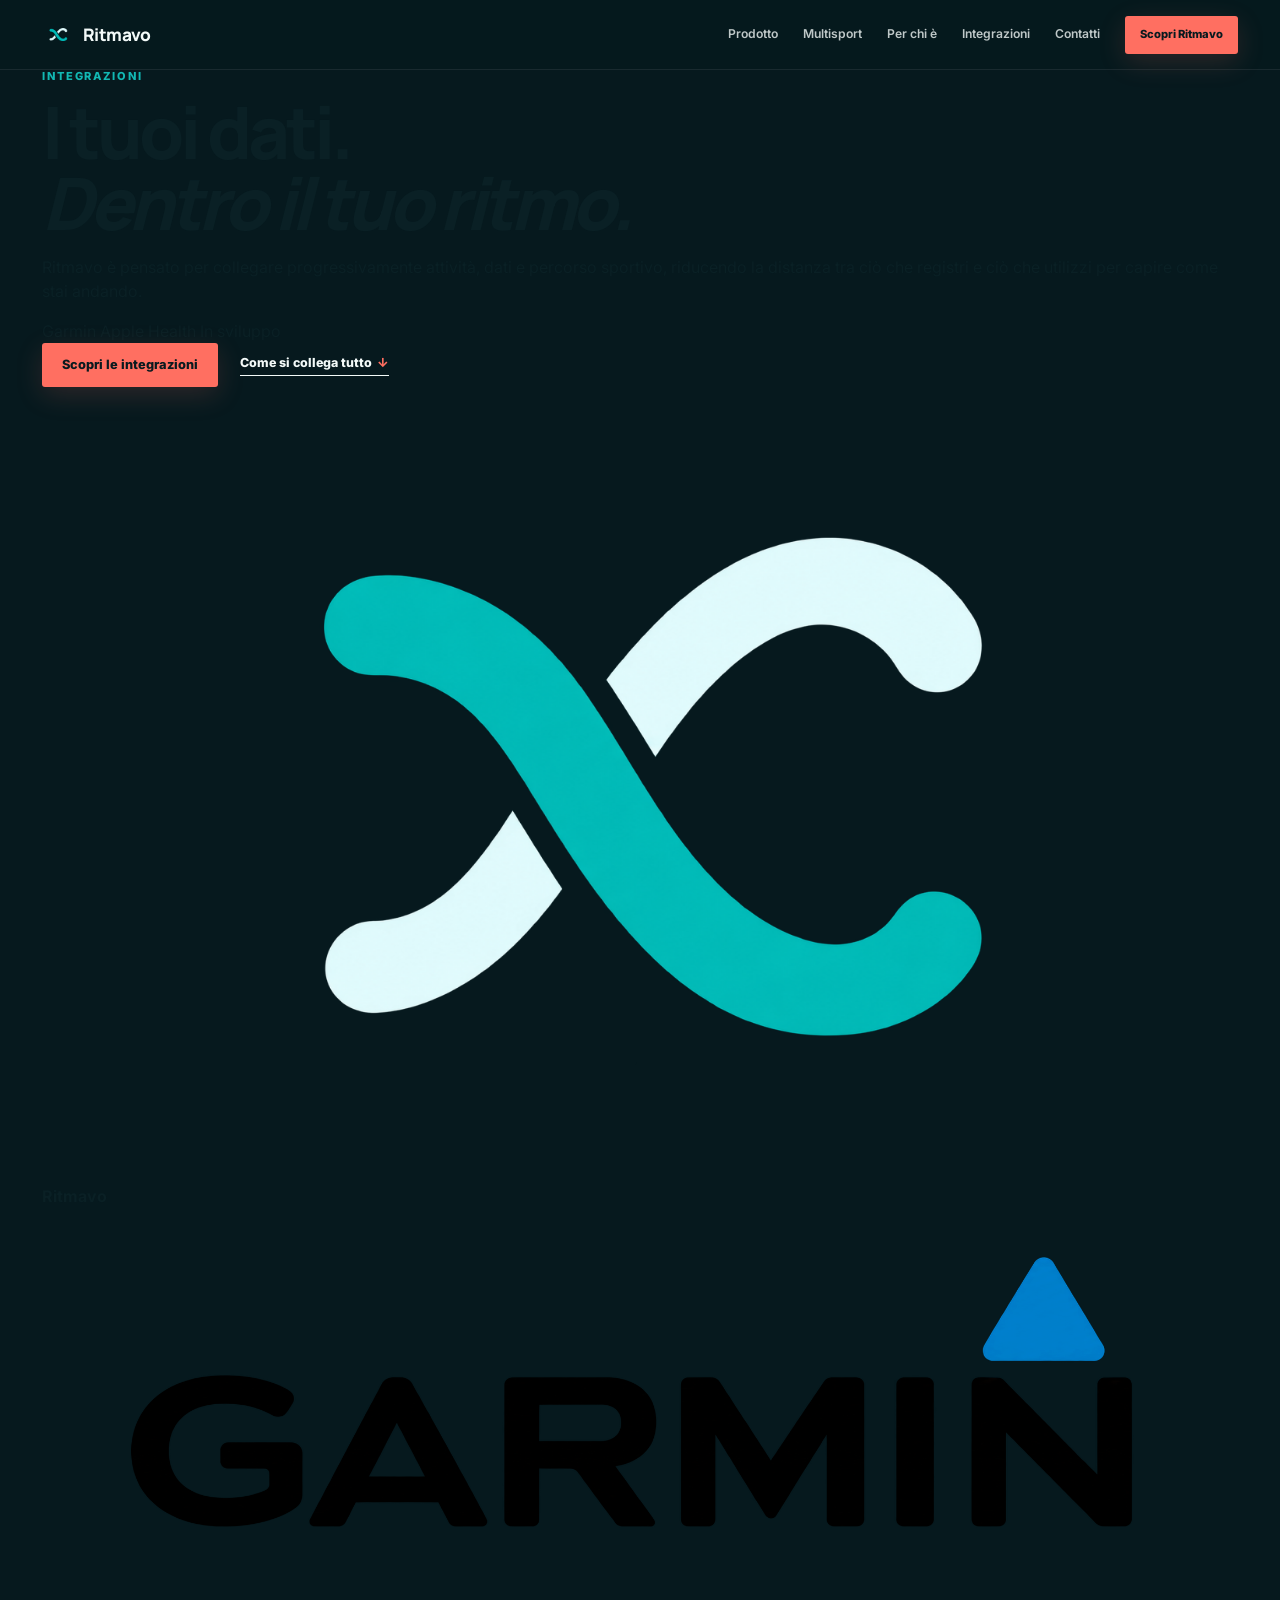
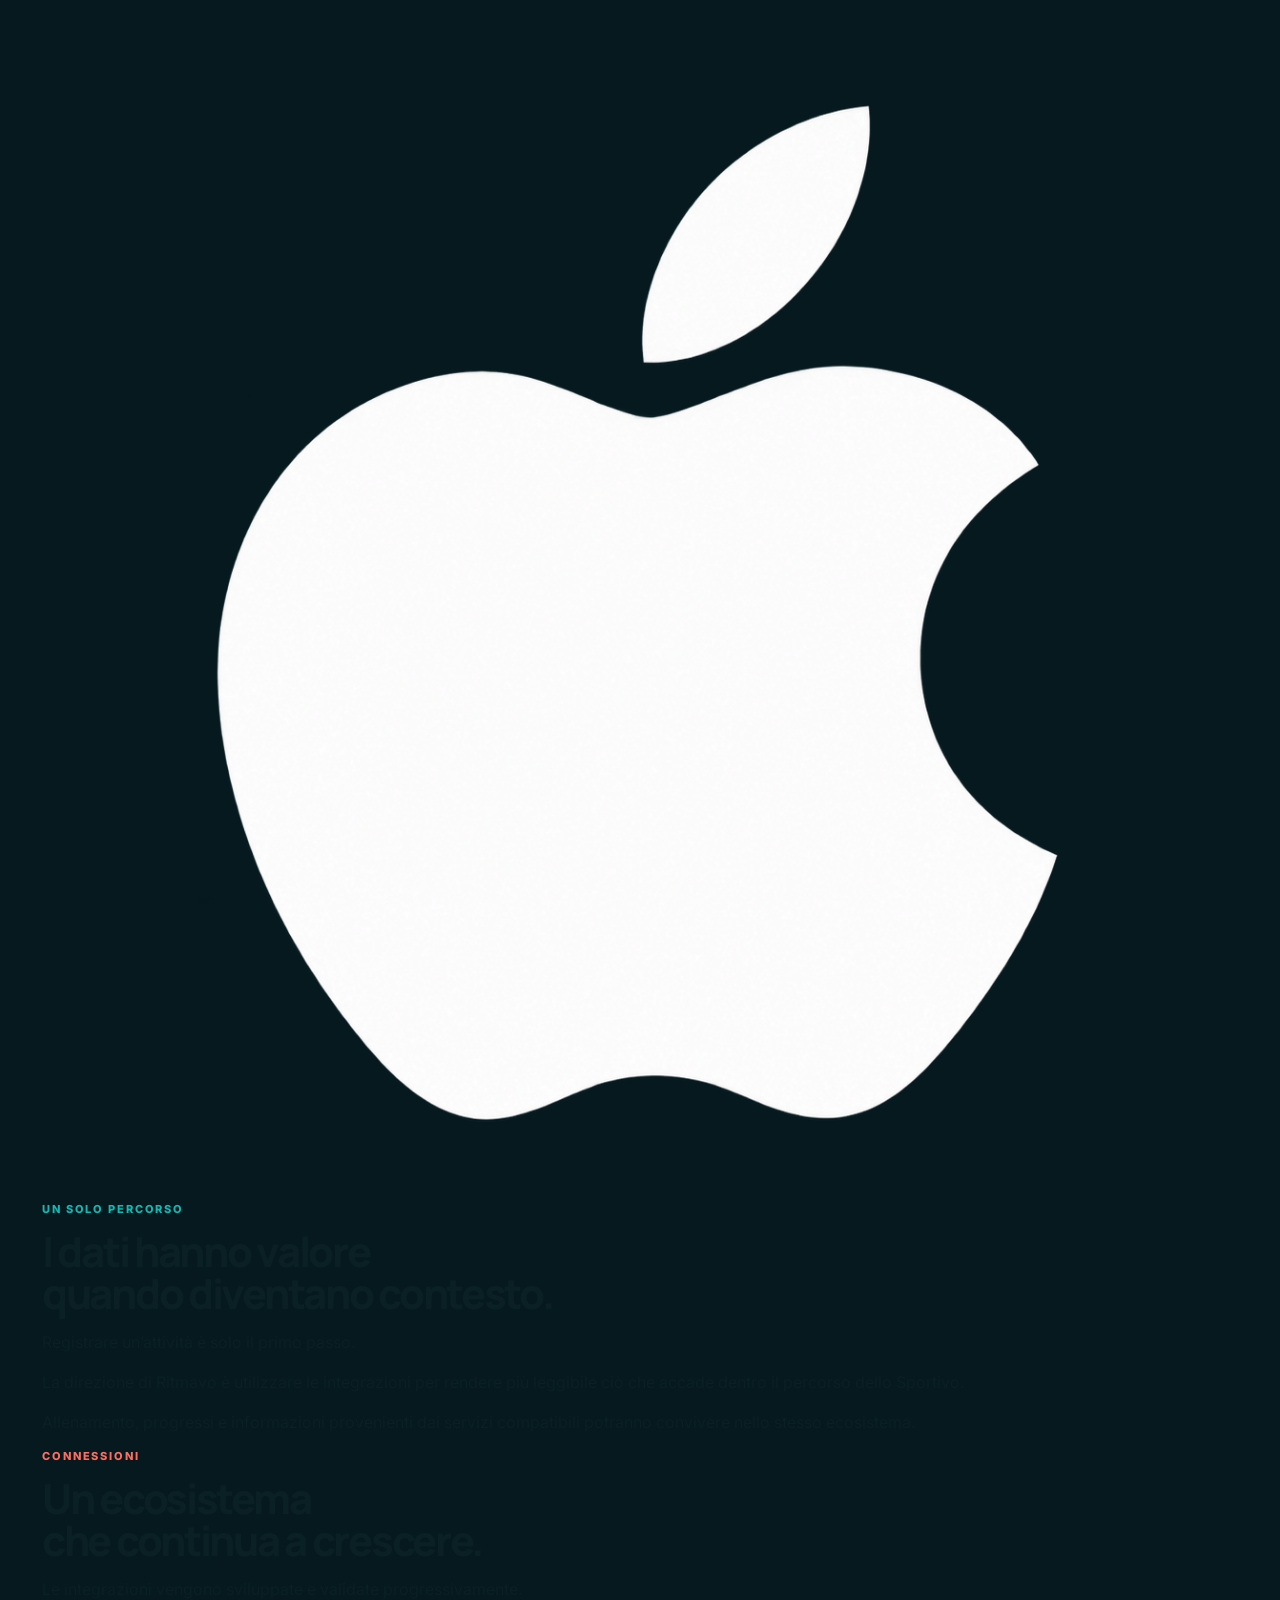
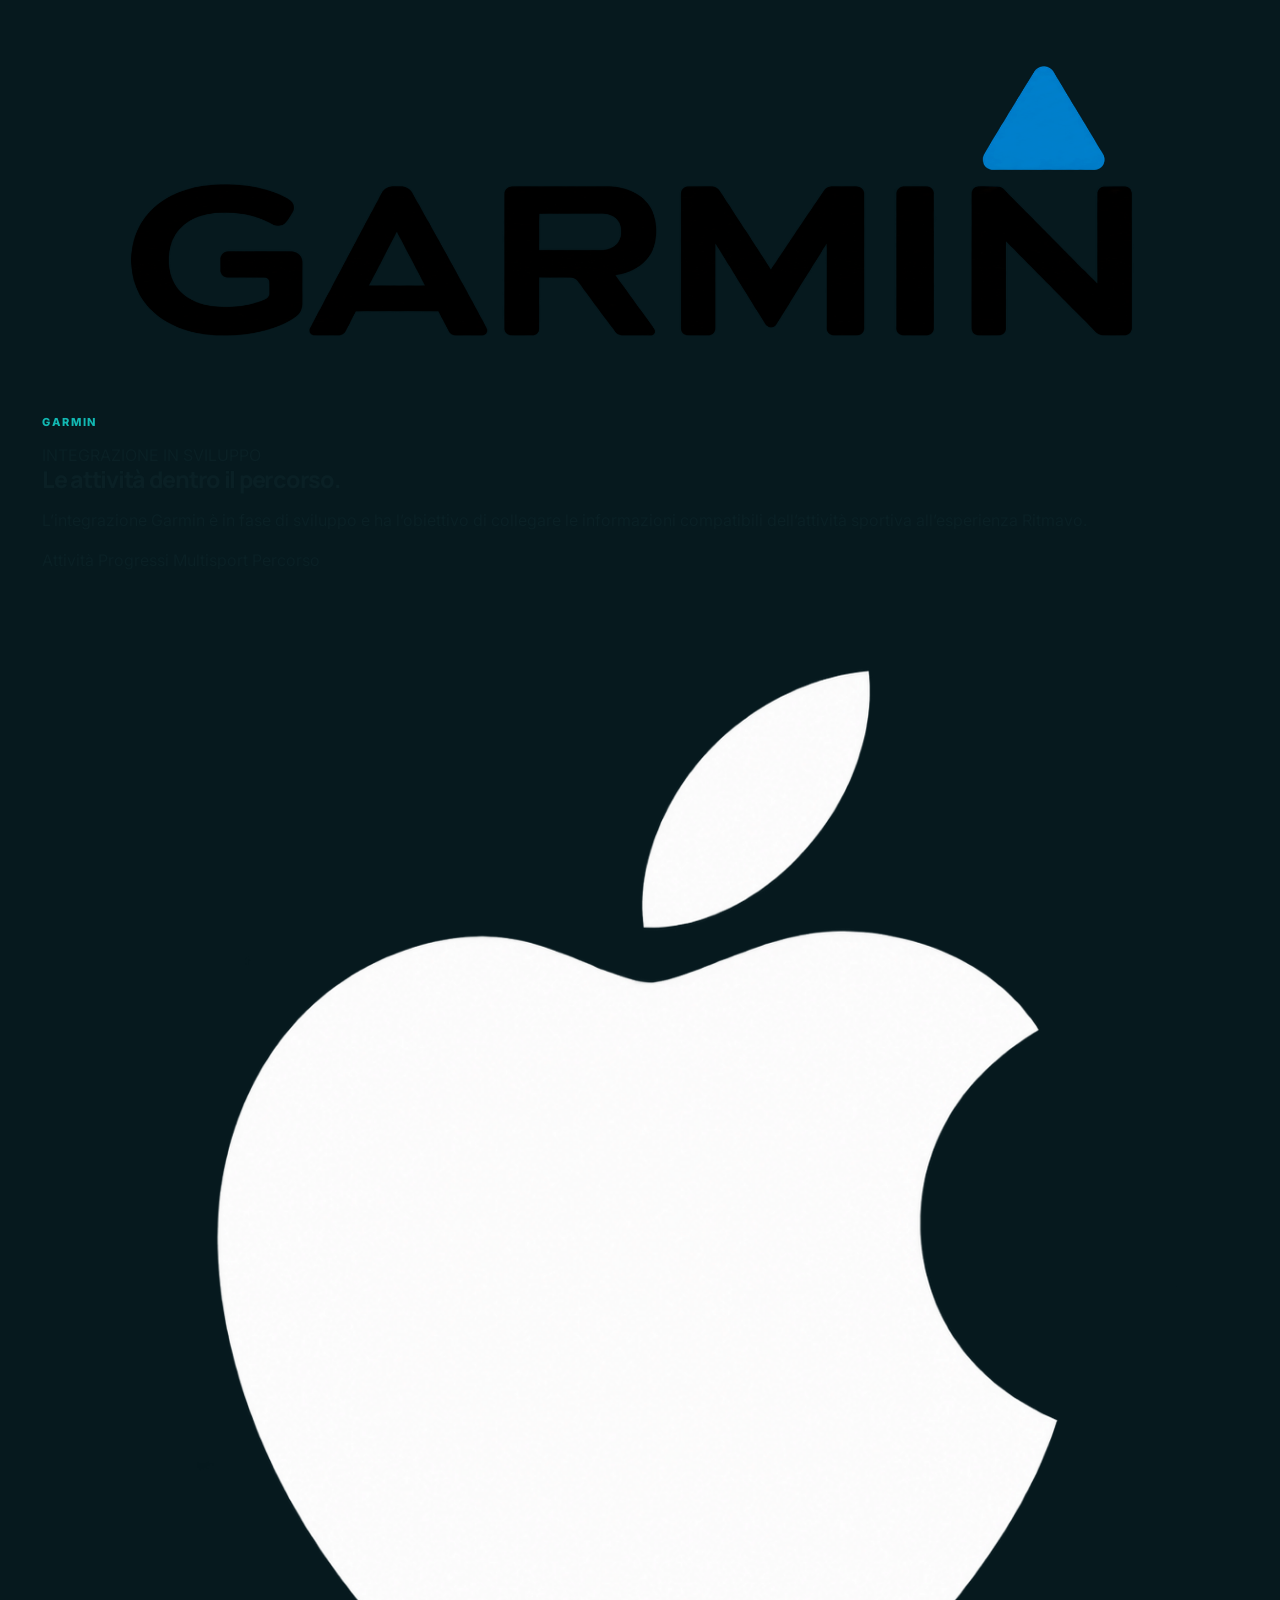
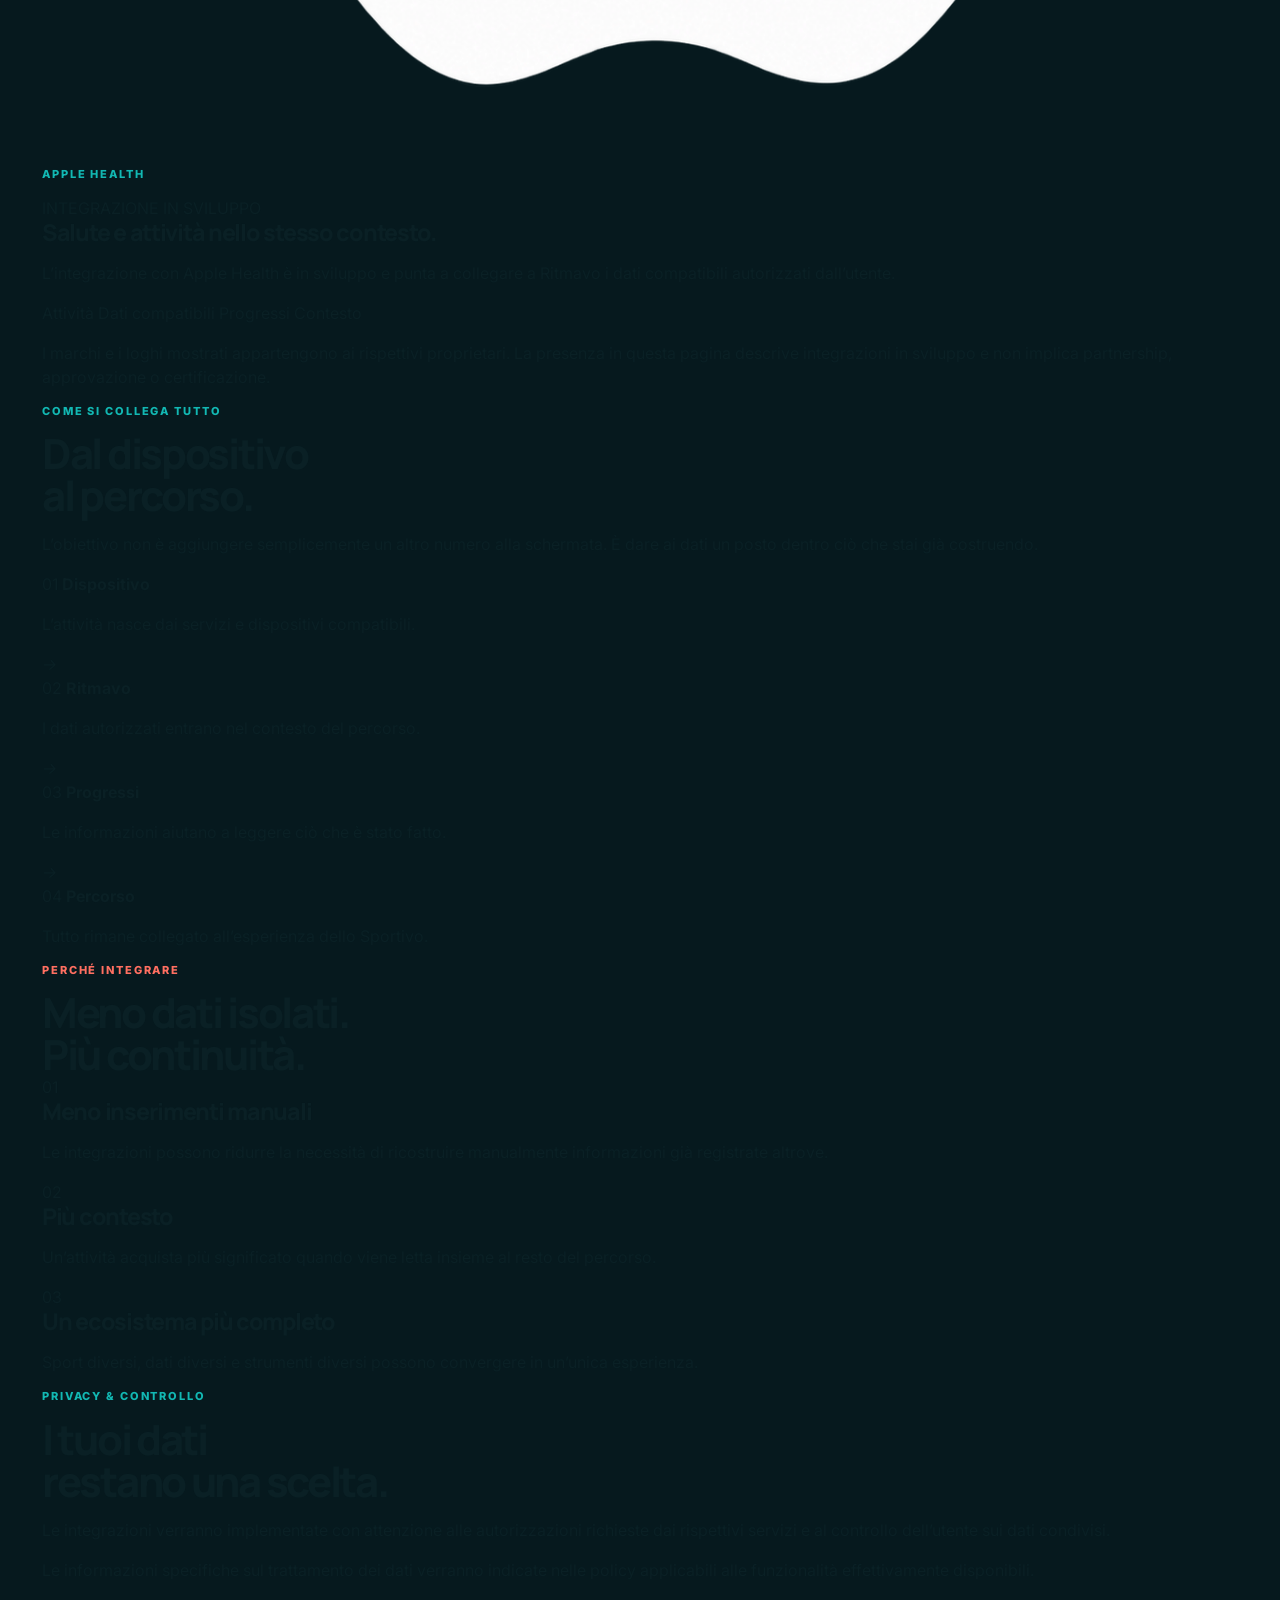
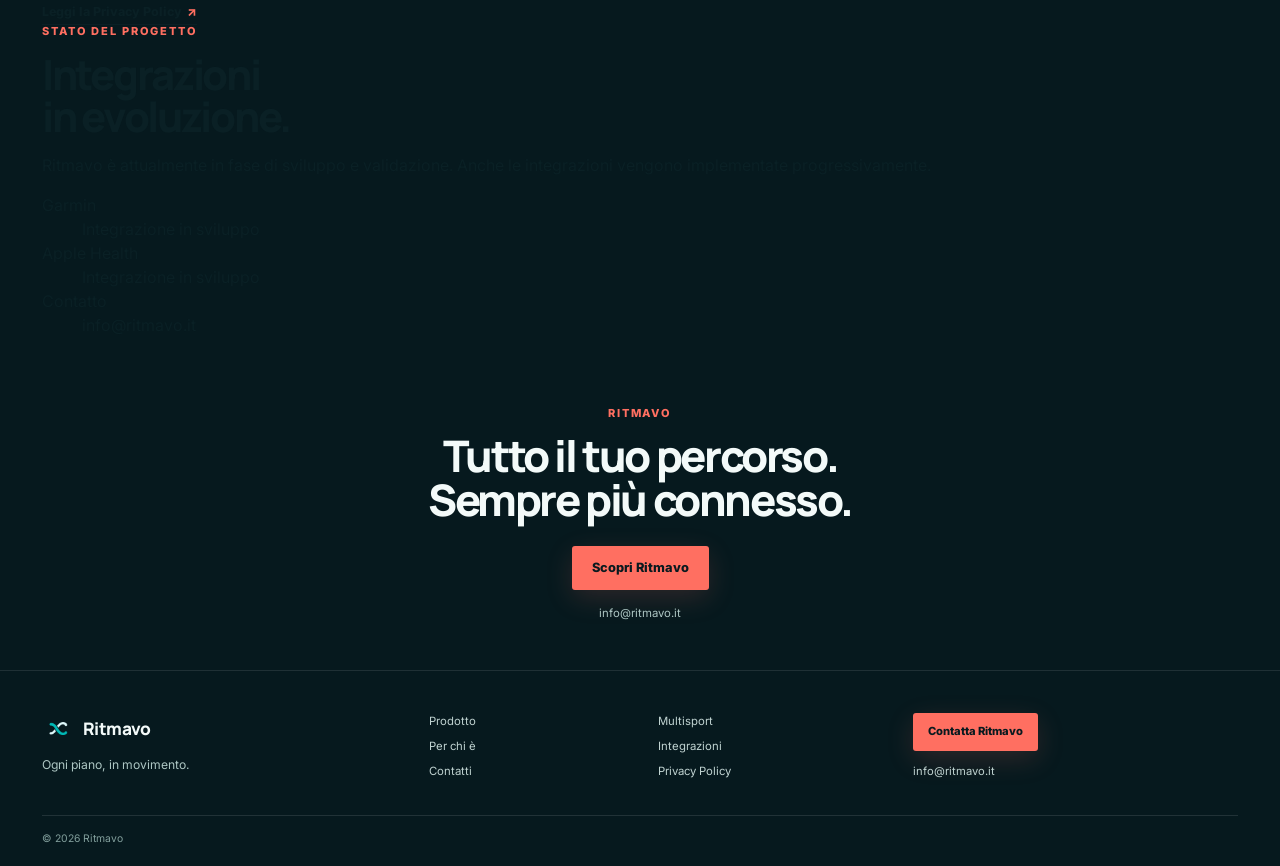
==== integrazioni/index.html @ 3b3e347f "Create dedicated Ritmavo integrations page" ====
<!doctype html>
<html lang="it">

<head>
  <meta charset="utf-8">

  <meta
    name="viewport"
    content="width=device-width, initial-scale=1"
  >

  <title>Integrazioni — Ritmavo</title>

  <meta
    name="description"
    content="Le integrazioni Ritmavo collegano progressivamente attività, salute e percorso sportivo all’interno dello stesso ecosistema."
  >

  <link
    rel="canonical"
    href="https://ritmavo.it/integrazioni/"
  >

  <meta
    name="theme-color"
    content="#06191E"
  >

  <meta
    property="og:type"
    content="website"
  >

  <meta
    property="og:title"
    content="Integrazioni — Ritmavo"
  >

  <meta
    property="og:description"
    content="Garmin e Apple Health: integrazioni in sviluppo per collegare dati e attività al percorso Ritmavo."
  >

  <meta
    property="og:url"
    content="https://ritmavo.it/integrazioni/"
  >

  <link
    rel="preconnect"
    href="https://fonts.googleapis.com"
  >

  <link
    rel="preconnect"
    href="https://fonts.gstatic.com"
    crossorigin
  >

  <link
    href="https://fonts.googleapis.com/css2?family=Inter:wght@400;500;600;700;800&family=Manrope:wght@700;800&display=swap"
    rel="stylesheet"
  >

  <link
    rel="stylesheet"
    href="../styles.css"
  >

  <script
    src="../script.js"
    defer
  ></script>
</head>


<body class="integrations-page">

  <a
    class="skip-link"
    href="#main-content"
  >
    Vai al contenuto
  </a>


  <!-- =========================================================
       HEADER
       ========================================================= -->

  <header class="site-header">

    <div class="container header-inner">

      <a
        class="brand"
        href="../"
        aria-label="Ritmavo, home"
      >

        <img
          src="../assets/brand/ritmavo-symbol.png"
          alt=""
          width="32"
          height="32"
        >

        <span>Ritmavo</span>

      </a>


      <button
        class="menu-toggle"
        type="button"
        aria-expanded="false"
        aria-controls="primary-nav"
      >
        Menu
      </button>


      <nav
        id="primary-nav"
        aria-label="Navigazione principale"
      >

        <a href="../prodotto/">
          Prodotto
        </a>

        <a href="../multisport/">
          Multisport
        </a>

        <a href="../per-chi/">
          Per chi è
        </a>

        <a href="../integrazioni/">
          Integrazioni
        </a>

        <a href="../#contatti">
          Contatti
        </a>

        <a
          class="button button-small button-coral"
          href="../scopri-ritmavo/"
        >
          Scopri Ritmavo
        </a>

      </nav>

    </div>

  </header>


  <main id="main-content">


    <!-- =========================================================
         HERO
         ========================================================= -->

    <section class="integrations-hero">

      <div class="container integrations-hero-grid">


        <div class="integrations-hero-copy">

          <p class="eyebrow teal">
            INTEGRAZIONI
          </p>

          <h1>
            I tuoi dati.<br>
            <em>Dentro il tuo ritmo.</em>
          </h1>

          <p class="integrations-hero-lead">
            Ritmavo è pensato per collegare progressivamente
            attività, dati e percorso sportivo,
            riducendo la distanza tra ciò che registri
            e ciò che utilizzi per capire come stai andando.
          </p>


          <div class="integrations-status-tags">

            <span>Garmin</span>
            <span>Apple Health</span>
            <span>In sviluppo</span>

          </div>


          <div class="actions">

            <a
              class="button button-coral"
              href="#integrazioni"
            >
              Scopri le integrazioni
            </a>

            <a
              class="text-link light"
              href="#come-funziona"
            >
              Come si collega tutto
              <span aria-hidden="true">↓</span>
            </a>

          </div>

        </div>


        <div
          class="integrations-hero-visual"
          aria-hidden="true"
        >

          <div class="integration-orbit integration-orbit-large"></div>
          <div class="integration-orbit integration-orbit-small"></div>


          <div class="integration-core">

            <img
              src="../assets/brand/ritmavo-symbol.png"
              alt=""
            >

            <strong>
              Ritmavo
            </strong>

          </div>


          <div class="integration-source source-garmin">

            <img
              src="../assets/brand/garmin-logo.png"
              alt=""
            >

          </div>


          <div class="integration-source source-apple">

            <img
              src="../assets/brand/apple-logo.png"
              alt=""
            >

          </div>


        </div>


      </div>

    </section>


    <!-- =========================================================
         PRINCIPLE
         ========================================================= -->

    <section class="integrations-principle">

      <div class="container integrations-principle-grid">


        <div>

          <p class="eyebrow teal">
            UN SOLO PERCORSO
          </p>

          <h2>
            I dati hanno valore<br>
            quando diventano contesto.
          </h2>

        </div>


        <div>

          <p class="integrations-big-copy">
            Registrare un’attività è solo il primo passo.
          </p>

          <p class="integrations-muted-copy">
            La direzione di Ritmavo è utilizzare
            le integrazioni per rendere più leggibile
            ciò che accade dentro il percorso dello Sportivo.
          </p>

          <p class="integrations-muted-copy">
            Allenamento, progressi e informazioni provenienti
            dai servizi compatibili potranno convivere
            nello stesso ecosistema.
          </p>

        </div>


      </div>

    </section>


    <!-- =========================================================
         INTEGRATIONS
         ========================================================= -->

    <section
      id="integrazioni"
      class="integrations-list"
    >

      <div class="container">


        <div class="integrations-section-heading">

          <div>

            <p class="eyebrow coral">
              CONNESSIONI
            </p>

            <h2>
              Un ecosistema<br>
              che continua a crescere.
            </h2>

          </div>


          <p>
            Le integrazioni vengono sviluppate
            e validate progressivamente.
          </p>

        </div>


        <div class="integration-detail-grid">


          <!-- GARMIN -->

          <article class="integration-detail-card">

            <div class="integration-brand">

              <img
                src="../assets/brand/garmin-logo.png"
                alt="Garmin"
              >

            </div>


            <div class="integration-detail-content">

              <div class="integration-detail-topline">

                <p class="eyebrow teal">
                  GARMIN
                </p>

                <span class="integration-development-badge">
                  INTEGRAZIONE IN SVILUPPO
                </span>

              </div>


              <h3>
                Le attività dentro il percorso.
              </h3>

              <p>
                L’integrazione Garmin è in fase
                di sviluppo e ha l’obiettivo
                di collegare le informazioni compatibili
                dell’attività sportiva all’esperienza Ritmavo.
              </p>


              <div class="integration-detail-tags">

                <span>Attività</span>
                <span>Progressi</span>
                <span>Multisport</span>
                <span>Percorso</span>

              </div>

            </div>

          </article>


          <!-- APPLE HEALTH -->

          <article class="integration-detail-card">

            <div class="integration-brand">

              <img
                src="../assets/brand/apple-logo.png"
                alt="Apple"
              >

            </div>


            <div class="integration-detail-content">

              <div class="integration-detail-topline">

                <p class="eyebrow teal">
                  APPLE HEALTH
                </p>

                <span class="integration-development-badge">
                  INTEGRAZIONE IN SVILUPPO
                </span>

              </div>


              <h3>
                Salute e attività nello stesso contesto.
              </h3>

              <p>
                L’integrazione con Apple Health
                è in sviluppo e punta a collegare
                a Ritmavo i dati compatibili
                autorizzati dall’utente.
              </p>


              <div class="integration-detail-tags">

                <span>Attività</span>
                <span>Dati compatibili</span>
                <span>Progressi</span>
                <span>Contesto</span>

              </div>

            </div>

          </article>


        </div>


        <p class="integrations-disclaimer">
          I marchi e i loghi mostrati appartengono ai rispettivi proprietari.
          La presenza in questa pagina descrive integrazioni in sviluppo
          e non implica partnership, approvazione o certificazione.
        </p>


      </div>

    </section>


    <!-- =========================================================
         HOW IT CONNECTS
         ========================================================= -->

    <section
      id="come-funziona"
      class="integrations-flow-section"
    >

      <div class="container">


        <div class="integrations-flow-heading">

          <p class="eyebrow teal">
            COME SI COLLEGA TUTTO
          </p>

          <h2>
            Dal dispositivo<br>
            al percorso.
          </h2>

          <p>
            L’obiettivo non è aggiungere semplicemente
            un altro numero alla schermata.
            È dare ai dati un posto dentro
            ciò che stai già costruendo.
          </p>

        </div>


        <div class="integrations-data-flow">


          <div class="data-flow-item">

            <span>01</span>

            <strong>
              Dispositivo
            </strong>

            <p>
              L’attività nasce
              dai servizi e dispositivi
              compatibili.
            </p>

          </div>


          <i aria-hidden="true">
            →
          </i>


          <div class="data-flow-item data-flow-core">

            <span>02</span>

            <strong>
              Ritmavo
            </strong>

            <p>
              I dati autorizzati entrano
              nel contesto del percorso.
            </p>

          </div>


          <i aria-hidden="true">
            →
          </i>


          <div class="data-flow-item">

            <span>03</span>

            <strong>
              Progressi
            </strong>

            <p>
              Le informazioni aiutano
              a leggere ciò che è stato fatto.
            </p>

          </div>


          <i aria-hidden="true">
            →
          </i>


          <div class="data-flow-item">

            <span>04</span>

            <strong>
              Percorso
            </strong>

            <p>
              Tutto rimane collegato
              all’esperienza dello Sportivo.
            </p>

          </div>


        </div>


      </div>

    </section>


    <!-- =========================================================
         ECOSYSTEM VALUE
         ========================================================= -->

    <section class="integrations-value">

      <div class="container integrations-value-grid">


        <div>

          <p class="eyebrow coral">
            PERCHÉ INTEGRARE
          </p>

          <h2>
            Meno dati isolati.<br>
            Più continuità.
          </h2>

        </div>


        <div class="integrations-value-list">


          <article>

            <span>01</span>

            <h3>
              Meno inserimenti manuali
            </h3>

            <p>
              Le integrazioni possono ridurre
              la necessità di ricostruire manualmente
              informazioni già registrate altrove.
            </p>

          </article>


          <article>

            <span>02</span>

            <h3>
              Più contesto
            </h3>

            <p>
              Un’attività acquista più significato
              quando viene letta insieme
              al resto del percorso.
            </p>

          </article>


          <article>

            <span>03</span>

            <h3>
              Un ecosistema più completo
            </h3>

            <p>
              Sport diversi, dati diversi
              e strumenti diversi possono convergere
              in un’unica esperienza.
            </p>

          </article>


        </div>


      </div>

    </section>


    <!-- =========================================================
         PRIVACY
         ========================================================= -->

    <section class="integrations-privacy">

      <div class="container integrations-privacy-grid">


        <div>

          <p class="eyebrow teal">
            PRIVACY &amp; CONTROLLO
          </p>

          <h2>
            I tuoi dati<br>
            restano una scelta.
          </h2>

        </div>


        <div>

          <p>
            Le integrazioni verranno implementate
            con attenzione alle autorizzazioni richieste
            dai rispettivi servizi e al controllo
            dell’utente sui dati condivisi.
          </p>

          <p>
            Le informazioni specifiche sul trattamento
            dei dati verranno indicate nelle policy
            applicabili alle funzionalità effettivamente
            disponibili.
          </p>


          <a
            class="text-link"
            href="../privacy/"
          >
            Leggi la Privacy Policy
            <span aria-hidden="true">↗</span>
          </a>

        </div>


      </div>

    </section>


    <!-- =========================================================
         STATUS
         ========================================================= -->

    <section class="integrations-status">

      <div class="container integrations-status-grid">


        <div>

          <p class="eyebrow coral">
            STATO DEL PROGETTO
          </p>

          <h2>
            Integrazioni<br>
            in evoluzione.
          </h2>

        </div>


        <div>

          <p>
            Ritmavo è attualmente in fase
            di sviluppo e validazione.
            Anche le integrazioni vengono
            implementate progressivamente.
          </p>


          <dl>

            <dt>Garmin</dt>
            <dd>Integrazione in sviluppo</dd>

            <dt>Apple Health</dt>
            <dd>Integrazione in sviluppo</dd>

            <dt>Contatto</dt>

            <dd>
              <a href="mailto:info@ritmavo.it">
                info@ritmavo.it
              </a>
            </dd>

          </dl>

        </div>


      </div>

    </section>


    <!-- =========================================================
         CTA
         ========================================================= -->

    <section class="section-dark final-cta">

      <div class="container cta-inner">

        <p class="eyebrow coral">
          RITMAVO
        </p>

        <h2>
          Tutto il tuo percorso.<br>
          Sempre più connesso.
        </h2>

        <a
          class="button button-coral"
          href="../scopri-ritmavo/"
        >
          Scopri Ritmavo
        </a>

        <a
          class="contact-mail"
          href="mailto:info@ritmavo.it"
        >
          info@ritmavo.it
        </a>

      </div>

    </section>


  </main>


  <!-- =========================================================
       FOOTER
       ========================================================= -->

  <footer class="site-footer section-dark">

    <div class="container footer-grid">


      <div>

        <a
          class="brand footer-brand"
          href="../"
        >

          <img
            src="../assets/brand/ritmavo-symbol.png"
            alt=""
            width="32"
            height="32"
          >

          <span>Ritmavo</span>

        </a>

        <p>
          Ogni piano, in movimento.
        </p>

      </div>


      <nav aria-label="Navigazione footer">

        <a href="../prodotto/">
          Prodotto
        </a>

        <a href="../multisport/">
          Multisport
        </a>

        <a href="../per-chi/">
          Per chi è
        </a>

        <a href="../integrazioni/">
          Integrazioni
        </a>

        <a href="../#contatti">
          Contatti
        </a>

        <a href="../privacy/">
          Privacy Policy
        </a>

      </nav>


      <div class="footer-contact">

        <a
          class="button button-coral button-small"
          href="mailto:info@ritmavo.it"
        >
          Contatta Ritmavo
        </a>

        <a href="mailto:info@ritmavo.it">
          info@ritmavo.it
        </a>

      </div>


    </div>


    <div class="container copyright">
      © 2026 Ritmavo
    </div>

  </footer>


</body>

</html>
---- styles.css ----
:root {
  --ritmavo-bg: #06191e;
  --ritmavo-bg-soft: #082229;
  --ritmavo-surface: #0a2930;
  --ritmavo-surface-raised: #0c3037;

  --ritmavo-teal: #12b8b3;
  --ritmavo-coral: #ff6f61;

  --ritmavo-ice: #e6f7f5;
  --ritmavo-paper: #f4faf9;

  --ritmavo-text-light: #f3faf9;
  --ritmavo-text-dark: #0a2025;

  --ritmavo-muted-light: #a9c1bf;
  --ritmavo-muted-dark: #536d70;

  --line-dark: rgba(255, 255, 255, 0.14);
  --line-light: rgba(10, 32, 37, 0.15);

  --content-width: 1380px;
  --page-padding: 42px;

  --header-height: 70px;
}


/* =========================================================
   RESET / BASE
   ========================================================= */

* {
  box-sizing: border-box;
}

html {
  scroll-behavior: smooth;
}

body {
  margin: 0;
  overflow-x: hidden;

  background: var(--ritmavo-bg);
  color: var(--ritmavo-text-dark);

  font-family: Inter, system-ui, -apple-system, BlinkMacSystemFont, "Segoe UI", sans-serif;
  font-size: 16px;
  line-height: 1.5;

  -webkit-font-smoothing: antialiased;
  text-rendering: optimizeLegibility;
}

a {
  color: inherit;
  text-decoration: none;
}

button,
input,
textarea,
select {
  font: inherit;
}

img,
svg {
  display: block;
}

img {
  max-width: 100%;
}

svg {
  overflow: visible;
}

.container {
  width: min(
    var(--content-width),
    calc(100% - (var(--page-padding) * 2))
  );

  margin-inline: auto;
}

.skip-link {
  position: fixed;
  top: -80px;
  left: 20px;

  z-index: 999;

  padding: 10px 14px;

  background: var(--ritmavo-coral);
  color: var(--ritmavo-text-dark);

  font-weight: 800;

  transition: top 0.2s ease;
}

.skip-link:focus {
  top: 14px;
}


/* =========================================================
   TYPOGRAPHY
   ========================================================= */

h1,
h2,
h3 {
  margin: 0;

  font-family: Manrope, Inter, sans-serif;
  font-weight: 800;
  letter-spacing: -0.055em;
}

h1 {
  font-size: clamp(4rem, 5.65vw, 5.35rem);
  line-height: 0.98;
}

h2 {
  font-size: clamp(2.25rem, 3.25vw, 3.25rem);
  line-height: 1.01;
}

h3 {
  font-size: 1.45rem;
  line-height: 1.08;
}

.eyebrow {
  margin: 0 0 14px;

  font-size: 0.69rem;
  line-height: 1.2;
  font-weight: 800;
  letter-spacing: 0.17em;
  text-transform: uppercase;
}

.teal {
  color: var(--ritmavo-teal);
}

.coral {
  color: var(--ritmavo-coral);
}

.body-copy {
  max-width: 450px;
  margin: 22px 0 0;

  color: var(--ritmavo-muted-dark);

  font-size: 0.95rem;
  line-height: 1.65;
}

.section-dark .body-copy {
  color: var(--ritmavo-muted-light);
}

.micro-statement {
  position: relative;

  margin: 30px 0 0;
  padding-top: 15px;

  color: var(--ritmavo-text-light);

  font-size: 0.69rem;
  line-height: 1.6;
  font-weight: 800;
  letter-spacing: 0.13em;
}

.micro-statement::before {
  content: "";

  position: absolute;
  top: 0;
  left: 0;

  width: 42px;
  height: 2px;

  background: var(--ritmavo-coral);
}

.micro-dark {
  color: var(--ritmavo-text-dark);
}


/* =========================================================
   SECTIONS
   ========================================================= */

.section {
  position: relative;

  padding: 70px 0;
}

.section-dark {
  background: var(--ritmavo-bg);
  color: var(--ritmavo-text-light);
}

.section-light {
  background: var(--ritmavo-ice);
  color: var(--ritmavo-text-dark);
}


/* =========================================================
   HEADER
   ========================================================= */

.site-header {
  position: sticky;
  top: 0;

  z-index: 100;

  height: var(--header-height);

  background: rgba(6, 25, 30, 0.96);
  color: var(--ritmavo-text-light);

  border-bottom: 1px solid rgba(255, 255, 255, 0.08);

  backdrop-filter: blur(18px);
  -webkit-backdrop-filter: blur(18px);
}

.header-inner {
  height: 100%;

  display: flex;
  align-items: center;
  justify-content: space-between;

  gap: 28px;
}

.brand {
  display: inline-flex;
  align-items: center;

  gap: 9px;

  flex-shrink: 0;

  font-family: Manrope, sans-serif;
  font-size: 1.08rem;
  font-weight: 800;
  letter-spacing: -0.035em;
}

.brand img {
  width: 32px;
  height: 32px;

  object-fit: contain;
}

#primary-nav {
  display: flex;
  align-items: center;

  gap: 25px;

  margin-left: auto;

  font-size: 0.76rem;
  font-weight: 600;
}

#primary-nav > a:not(.button) {
  color: rgba(243, 250, 249, 0.78);

  transition:
    color 0.2s ease,
    opacity 0.2s ease;
}

#primary-nav > a:not(.button):hover {
  color: var(--ritmavo-text-light);
}

.menu-toggle {
  display: none;

  min-width: 44px;
  min-height: 40px;

  border: 1px solid rgba(255, 255, 255, 0.28);
  border-radius: 4px;

  background: transparent;
  color: var(--ritmavo-text-light);

  font-size: 0.8rem;
  font-weight: 700;

  cursor: pointer;
}


/* =========================================================
   BUTTONS / LINKS
   ========================================================= */

.button {
  display: inline-flex;
  align-items: center;
  justify-content: center;

  min-height: 44px;

  padding: 12px 20px;

  border: 0;
  border-radius: 3px;

  font-size: 0.8rem;
  font-weight: 800;

  cursor: pointer;

  transition:
    transform 0.2s ease,
    opacity 0.2s ease,
    box-shadow 0.2s ease;
}

.button:hover {
  transform: translateY(-1px);
}

.button-coral {
  background: var(--ritmavo-coral);
  color: #091a1f;

  box-shadow: 0 8px 28px rgba(255, 111, 97, 0.16);
}

.button-small {
  min-height: 38px;

  padding: 9px 15px;

  font-size: 0.7rem;
}

.button-dark {
  background: var(--ritmavo-text-dark);
  color: var(--ritmavo-text-light);
}

.text-link {
  display: inline-flex;
  align-items: center;

  gap: 5px;

  padding-bottom: 3px;

  border-bottom: 1px solid currentColor;

  font-size: 0.78rem;
  font-weight: 800;
}

.text-link span {
  color: var(--ritmavo-coral);
}

.light {
  color: var(--ritmavo-text-light);
}


/* =========================================================
   HERO
   ========================================================= */

.hero {
  position: relative;

  min-height: 560px;

  padding: 62px 0 54px;

  overflow: hidden;

  background:
    radial-gradient(
      circle at 74% 46%,
      rgba(18, 184, 179, 0.1),
      transparent 30%
    ),
    var(--ritmavo-bg);
}

.hero-grid {
  min-height: 445px;

  display: grid;
  grid-template-columns: 41% 59%;
  align-items: center;

  gap: 0;
}

.hero-copy {
  position: relative;
  z-index: 4;

  max-width: 560px;

  padding-right: 24px;
}

.hero h1 {
  color: var(--ritmavo-text-light);
}

.hero h1 em {
  color: var(--ritmavo-teal);

  font-style: normal;
}

.hero-lead {
  max-width: 470px;

  margin: 24px 0 0;

  color: #bdd0cf;

  font-size: 0.98rem;
  line-height: 1.62;
}

.audiences {
  display: flex;
  flex-wrap: wrap;

  gap: 10px;

  margin: 25px 0 31px;
}

.audiences span {
  display: inline-flex;
  align-items: center;

  gap: 7px;

  padding: 7px 11px;

  border: 1px solid rgba(255, 255, 255, 0.14);
  border-radius: 999px;

  background: rgba(255, 255, 255, 0.035);

  color: #d9e7e5;

  font-size: 0.69rem;
  font-weight: 700;
}

.audiences span::before {
  content: "";

  width: 5px;
  height: 5px;

  border-radius: 50%;

  background: var(--ritmavo-coral);
}

.actions {
  display: flex;
  align-items: center;

  gap: 22px;
}

.hero-product {
  position: relative;

  min-height: 455px;

  margin-right: -80px;

  overflow: hidden;
}

.hero-image-wrap {
  position: absolute;
  inset: -10px -55px -10px -45px;

  overflow: hidden;

  -webkit-mask-image:
    linear-gradient(
      90deg,
      transparent 0%,
      rgba(0, 0, 0, 0.2) 7%,
      rgba(0, 0, 0, 0.85) 22%,
      #000 35%,
      #000 100%
    );

  mask-image:
    linear-gradient(
      90deg,
      transparent 0%,
      rgba(0, 0, 0, 0.2) 7%,
      rgba(0, 0, 0, 0.85) 22%,
      #000 35%,
      #000 100%
    );
}

.hero-image-wrap img {
  width: 100%;
  height: 100%;

  max-width: none;

  object-fit: cover;
  object-position: center right;

  filter: drop-shadow(0 26px 36px rgba(0, 0, 0, 0.34));
}

.product-glow {
  position: absolute;
  top: 18%;
  left: 34%;

  width: 52%;
  height: 56%;

  border-radius: 50%;

  background: rgba(18, 184, 179, 0.12);

  filter: blur(90px);
}


/* =========================================================
   ECOSYSTEM
   ========================================================= */

.ecosystem {
  padding-top: 55px;
  padding-bottom: 58px;

  border-top: 1px solid rgba(255, 255, 255, 0.055);
}

.split-heading {
  display: grid;
  grid-template-columns: 48% 40%;

  justify-content: space-between;
  align-items: end;

  gap: 40px;
}

.section-side-copy {
  justify-self: end;

  width: min(100%, 430px);
}

.flow {
  display: grid;
  grid-template-columns:
    1fr auto
    1fr auto
    1fr auto
    1fr auto
    1fr;

  align-items: center;

  margin-top: 42px;

  padding-top: 20px;

  border-top: 1px solid rgba(255, 255, 255, 0.14);
}

.flow div {
  display: flex;
  flex-direction: column;

  gap: 5px;
}

.flow b {
  color: var(--ritmavo-coral);

  font-size: 0.61rem;
  line-height: 1;
}

.flow span {
  font-family: Manrope, sans-serif;
  font-size: 0.9rem;
  font-weight: 700;
}

.flow i {
  padding: 0 10px;

  color: var(--ritmavo-coral);

  font-size: 1.1rem;
  font-style: normal;
}


/* =========================================================
   MULTISPORT
   ========================================================= */

.multisport {
  padding-top: 54px;
  padding-bottom: 62px;

  border-top: 1px solid rgba(255, 255, 255, 0.055);
}

.multisport-head,
.professionals-heading {
  display: flex;
  align-items: flex-end;
  justify-content: space-between;

  gap: 40px;
}

.discipline-row {
  display: grid;
  grid-template-columns: repeat(6, minmax(0, 1fr));

  margin-top: 38px;

  padding: 22px 0;

  border-top: 1px solid rgba(255, 255, 255, 0.16);
  border-bottom: 1px solid rgba(255, 255, 255, 0.16);
}

.discipline-row span {
  display: flex;
  align-items: center;
  justify-content: center;

  gap: 10px;

  min-height: 42px;

  border-left: 1px solid rgba(255, 255, 255, 0.12);

  color: #d7e7e5;

  font-family: Manrope, sans-serif;
  font-size: 0.81rem;
  font-weight: 700;
}

.discipline-row span:first-child {
  border-left: 0;
}

.discipline-row img {
  width: 24px;
  height: 24px;

  object-fit: contain;

  flex: 0 0 24px;
}


/* =========================================================
   SPORTIVO
   ========================================================= */

.sportivo {
  padding-top: 62px;
  padding-bottom: 62px;
}

.sportivo-grid {
  display: grid;
  grid-template-columns: 25% 49% 20%;

  gap: 3%;

  align-items: center;
}

.sportivo-copy h2 {
  font-size: clamp(2.3rem, 3.15vw, 3rem);
}

.phone-visual {
  position: relative;

  display: flex;
  align-items: center;
  justify-content: center;

  min-width: 0;
}

.phone-visual img {
  width: 100%;
  max-width: 690px;

  object-fit: contain;

  filter: drop-shadow(0 20px 28px rgba(7, 25, 30, 0.16));
}

.sportivo-features {
  align-self: center;
}

.feature-list,
.plain-list {
  margin: 0;
  padding: 0;

  list-style: none;
}

.feature-list {
  border-top: 1px solid var(--line-light);
}

.feature-list li {
  display: flex;
  align-items: center;
  justify-content: space-between;

  gap: 14px;

  padding: 9px 0;

  border-bottom: 1px solid var(--line-light);

  font-size: 0.72rem;
}

.feature-list b {
  font-weight: 800;
}

.feature-list span {
  color: #667b7d;

  text-align: right;
}


/* =========================================================
   PROFESSIONALS
   ========================================================= */

.professionals {
  padding-top: 58px;
  padding-bottom: 66px;

  border-top: 1px solid rgba(255, 255, 255, 0.05);
}

.professionals-heading h2 {
  font-size: clamp(2.3rem, 3.15vw, 3.1rem);
}

.pro-grid {
  display: grid;
  grid-template-columns: 1fr 1fr;

  gap: 18px;

  margin-top: 38px;
}

.pro-card {
  display: grid;
  grid-template-columns: 44% 56%;

  min-height: 250px;

  overflow: hidden;

  border: 1px solid rgba(255, 255, 255, 0.13);

  background: var(--ritmavo-bg-soft);
}

.pro-image {
  min-height: 250px;

  overflow: hidden;

  background: var(--ritmavo-surface);
}

.pro-image img {
  width: 100%;
  height: 100%;

  object-fit: cover;
  object-position: center;
}

.pro-content {
  display: flex;
  flex-direction: column;
  justify-content: center;

  padding: 28px;
}

.pro-content .eyebrow {
  margin-bottom: 9px;
}

.pro-content h3 {
  margin-bottom: 12px;
}

.pro-content p:last-child {
  margin: 0;

  color: #b5cac8;

  font-size: 0.85rem;
  line-height: 1.6;
}


/* =========================================================
   NUTRITION
   ========================================================= */

.nutrition {
  padding-top: 62px;
  padding-bottom: 62px;
}

.nutrition-grid {
  display: grid;
  grid-template-columns: 25% 48% 21%;

  gap: 3%;

  align-items: center;
}

.nutrition-copy h2 {
  font-size: clamp(2.25rem, 3.1vw, 3rem);
}

.nutrition-visual {
  overflow: hidden;
}

.nutrition-visual img {
  width: 100%;

  object-fit: contain;
}

.plain-list {
  border-top: 1px solid var(--line-light);
}

.plain-list li {
  padding: 9px 0;

  border-bottom: 1px solid var(--line-light);

  font-size: 0.73rem;
  font-weight: 600;
}


/* =========================================================
   INTEGRATIONS
   ========================================================= */

.integrations {
  padding-top: 58px;
  padding-bottom: 62px;

  border-top: 1px solid rgba(255, 255, 255, 0.05);
}

.integration-row {
  display: grid;
  grid-template-columns: 41% 52%;

  gap: 7%;

  align-items: center;
}

.integration-row h2 {
  font-size: clamp(2.3rem, 3.15vw, 3.15rem);
}

.integration-panels {
  display: grid;
  grid-template-columns: 1fr 1fr;

  gap: 14px;
}

.integration-panel {
  position: relative;

  min-height: 150px;

  display: flex;
  flex-direction: column;
  justify-content: center;

  gap: 5px;

  padding: 22px;

  border: 1px solid rgba(255, 255, 255, 0.14);

  background:
    linear-gradient(
      145deg,
      rgba(255, 255, 255, 0.025),
      rgba(255, 255, 255, 0)
    ),
    var(--ritmavo-bg-soft);
}

.integration-panel img {
  width: auto;
  height: 28px;

  max-width: 115px;

  margin-bottom: 10px;

  object-fit: contain;
  object-position: left center;
}

.integration-panel strong {
  font-family: Manrope, sans-serif;
  font-size: 1rem;
}

.integration-panel span {
  color: var(--ritmavo-muted-light);

  font-size: 0.7rem;
}


/* =========================================================
   PRIVACY / STATUS
   ========================================================= */

.trust {
  padding-top: 62px;
  padding-bottom: 62px;
}

.trust-grid {
  display: grid;
  grid-template-columns: 1fr 1fr;

  gap: 100px;

  align-items: start;
}

.trust h2 {
  font-size: clamp(2.35rem, 3.2vw, 3.15rem);
}

.trust h3 {
  margin-top: 0;

  font-size: 1.65rem;
  line-height: 1.14;
}

.status-list {
  display: grid;
  grid-template-columns: 38% 62%;

  margin: 28px 0 0;

  border-top: 1px solid var(--line-light);

  font-size: 0.72rem;
}

.status-list dt,
.status-list dd {
  margin: 0;

  padding: 10px 0;

  border-bottom: 1px solid var(--line-light);
}

.status-list dt {
  font-weight: 800;
}

.status-list dd {
  color: #415c5e;
}

.status-list dd a {
  border-bottom: 1px solid rgba(10, 32, 37, 0.38);
}


/* =========================================================
   FINAL CTA
   ========================================================= */

.final-cta {
  padding: 54px 0 48px;

  border-bottom: 1px solid rgba(255, 255, 255, 0.1);
}

.cta-inner {
  text-align: center;
}

.cta-inner h2 {
  margin-bottom: 24px;

  font-size: clamp(2.5rem, 3.4vw, 3.5rem);
}

.contact-mail {
  display: block;

  width: fit-content;

  margin: 15px auto 0;

  color: #adc6c3;

  font-size: 0.71rem;
}


/* =========================================================
   FOOTER
   ========================================================= */

.site-footer {
  padding: 42px 0 20px;
}

.footer-grid {
  display: grid;
  grid-template-columns: 1.05fr 1.35fr 1fr;

  gap: 46px;

  align-items: start;
}

.footer-brand {
  margin-bottom: 11px;
}

.footer-grid p {
  margin: 0;

  color: #adc6c3;

  font-size: 0.76rem;
}

.footer-grid nav {
  display: grid;
  grid-template-columns: 1fr 1fr;

  gap: 8px 20px;

  color: #c0d3d1;

  font-size: 0.71rem;
}

.footer-grid nav a:hover {
  color: var(--ritmavo-text-light);
}

.footer-contact {
  display: flex;
  flex-direction: column;
  align-items: flex-start;

  gap: 12px;

  color: #c0d3d1;

  font-size: 0.7rem;
}

.copyright {
  margin-top: 35px;

  padding-top: 15px;

  border-top: 1px solid rgba(255, 255, 255, 0.11);

  color: #829f9c;

  font-size: 0.65rem;
}


/* =========================================================
   PRIVACY PAGE
   ========================================================= */

.privacy-main {
  min-height: calc(100vh - var(--header-height));

  padding-top: 76px;
  padding-bottom: 90px;
}

.privacy-wrap {
  max-width: 850px;
}

.privacy-wrap h1 {
  margin-bottom: 20px;

  color: var(--ritmavo-text-light);
}

.privacy-wrap .lead {
  max-width: 680px;

  margin: 0;

  color: #bfd2d0;

  font-size: 1.05rem;
  line-height: 1.65;
}

.privacy-wrap article {
  margin-top: 40px;

  padding-top: 23px;

  border-top: 1px solid rgba(255, 255, 255, 0.15);
}

.privacy-wrap article h2 {
  margin-bottom: 12px;

  font-size: 1.6rem;
}

.privacy-wrap article p {
  max-width: 760px;

  margin: 0 0 12px;

  color: #bfd2d0;

  font-size: 0.91rem;
  line-height: 1.7;
}

.privacy-wrap article a {
  color: var(--ritmavo-coral);

  border-bottom: 1px solid rgba(255, 111, 97, 0.55);
}


/* =========================================================
   ACCESSIBILITY
   ========================================================= */

a:focus-visible,
button:focus-visible {
  outline: 3px solid var(--ritmavo-coral);
  outline-offset: 4px;
}


/* =========================================================
   TABLET / SMALL DESKTOP
   ========================================================= */

@media (max-width: 1100px) {

  :root {
    --page-padding: 28px;
  }

  #primary-nav {
    gap: 14px;

    font-size: 0.71rem;
  }

  .hero-grid {
    grid-template-columns: 45% 55%;
  }

  .hero-product {
    margin-right: -50px;
  }

  .split-heading,
  .trust-grid {
    gap: 55px;
  }

  .sportivo-grid {
    grid-template-columns: 29% 48% 19%;
  }

  .nutrition-grid {
    grid-template-columns: 28% 45% 21%;
  }

  .footer-grid {
    gap: 30px;
  }
}


/* =========================================================
   TABLET
   ========================================================= */

@media (max-width: 900px) {

  :root {
    --page-padding: 24px;
  }

  .site-header {
    height: 66px;
  }

  #primary-nav {
    gap: 9px;
  }

  #primary-nav > a:not(.button) {
    font-size: 0.68rem;
  }

  .hero {
    min-height: 510px;

    padding-top: 56px;
  }

  .hero-grid {
    grid-template-columns: 44% 56%;
  }

  .hero-product {
    min-height: 400px;

    margin-right: -45px;
  }

  .hero-image-wrap {
    inset: 0 -40px 0 -25px;
  }

  h1 {
    font-size: clamp(3.6rem, 7vw, 4.7rem);
  }

  h2 {
    font-size: clamp(2.15rem, 4.8vw, 2.8rem);
  }

  .sportivo-grid,
  .nutrition-grid {
    grid-template-columns: 1fr 1.4fr;
  }

  .sportivo-features,
  .nutrition-features {
    grid-column: 1 / -1;

    display: grid;
    grid-template-columns: 1.4fr 1fr;

    gap: 35px;

    align-items: start;
  }

  .feature-list,
  .plain-list {
    width: 100%;
  }

  .pro-card {
    grid-template-columns: 42% 58%;
  }

  .integration-row {
    grid-template-columns: 38% 57%;

    gap: 5%;
  }

  .footer-grid {
    grid-template-columns: 1fr 1fr;
  }

  .footer-contact {
    grid-column: 2;
  }
}


/* =========================================================
   MOBILE
   ========================================================= */

@media (max-width: 720px) {

  :root {
    --page-padding: 18px;
  }

  body {
    font-size: 15px;
  }

  .site-header {
    height: 62px;
  }

  .header-inner {
    height: 62px;
  }

  .brand img {
    width: 29px;
    height: 29px;
  }

  .menu-toggle {
    display: inline-flex;
    align-items: center;
    justify-content: center;
  }

  #primary-nav {
    position: absolute;
    top: 62px;
    left: 0;
    right: 0;

    display: none;

    flex-direction: column;
    align-items: stretch;

    gap: 15px;

    padding: 22px var(--page-padding) 25px;

    background: rgba(6, 25, 30, 0.99);

    border-bottom: 1px solid rgba(255, 255, 255, 0.1);
  }

  #primary-nav.open {
    display: flex;
  }

  #primary-nav > a:not(.button) {
    font-size: 0.82rem;
  }

  #primary-nav .button {
    width: 100%;
  }

  .section {
    padding: 52px 0;
  }

  h1 {
    font-size: clamp(3rem, 13vw, 4rem);
  }

  h2 {
    font-size: clamp(2rem, 9vw, 2.65rem);
  }


  /* HERO MOBILE */

  .hero {
    min-height: auto;

    padding: 50px 0 25px;
  }

  .hero-grid {
    display: flex;
    flex-direction: column;

    min-height: 0;
  }

  .hero-copy {
    width: 100%;

    padding-right: 0;
  }

  .hero-lead {
    font-size: 0.93rem;
  }

  .audiences {
    margin: 21px 0 27px;
  }

  .actions {
    flex-wrap: wrap;
  }

  .hero-product {
    width: calc(100% + 36px);

    min-height: 330px;

    margin: 25px -18px -10px;

    order: 2;
  }

  .hero-image-wrap {
    inset: 0;

    -webkit-mask-image:
      linear-gradient(
        180deg,
        transparent 0%,
        rgba(0, 0, 0, 0.85) 12%,
        #000 23%,
        #000 100%
      );

    mask-image:
      linear-gradient(
        180deg,
        transparent 0%,
        rgba(0, 0, 0, 0.85) 12%,
        #000 23%,
        #000 100%
      );
  }

  .hero-image-wrap img {
    object-position: 63% center;
  }


  /* ECOSYSTEM */

  .split-heading {
    grid-template-columns: 1fr;

    gap: 18px;
  }

  .section-side-copy {
    justify-self: start;

    width: 100%;
  }

  .flow {
    grid-template-columns: 1fr 1fr;

    gap: 17px;

    margin-top: 30px;
  }

  .flow div {
    padding-bottom: 10px;

    border-bottom: 1px solid rgba(255, 255, 255, 0.12);
  }

  .flow i {
    display: none;
  }


  /* MULTISPORT */

  .multisport-head,
  .professionals-heading {
    align-items: flex-start;
    flex-direction: column;
  }

  .discipline-row {
    grid-template-columns: 1fr 1fr;

    gap: 0;

    padding: 0;

    border-bottom: 0;
  }

  .discipline-row span {
    justify-content: flex-start;

    min-height: 60px;

    padding: 0 10px;

    border-left: 0;
    border-bottom: 1px solid rgba(255, 255, 255, 0.12);
  }

  .discipline-row span:nth-child(odd) {
    border-right: 1px solid rgba(255, 255, 255, 0.12);
  }


  /* SPORTIVO */

  .sportivo-grid {
    grid-template-columns: 1fr;

    gap: 30px;
  }

  .phone-visual {
    order: 2;
  }

  .sportivo-features {
    order: 3;

    display: block;
  }

  .phone-visual img {
    max-width: 620px;
  }


  /* PROFESSIONALS */

  .pro-grid {
    grid-template-columns: 1fr;

    gap: 18px;
  }

  .pro-card {
    grid-template-columns: 44% 56%;

    min-height: 230px;
  }

  .pro-image {
    min-height: 230px;
  }

  .pro-content {
    padding: 22px;
  }


  /* NUTRITION */

  .nutrition-grid {
    grid-template-columns: 1fr;

    gap: 28px;
  }

  .nutrition-visual {
    order: 2;
  }

  .nutrition-features {
    order: 3;

    display: block;
  }


  /* INTEGRATIONS */

  .integration-row {
    grid-template-columns: 1fr;

    gap: 30px;
  }

  .integration-panels {
    grid-template-columns: 1fr 1fr;
  }


  /* TRUST */

  .trust-grid {
    grid-template-columns: 1fr;

    gap: 45px;
  }


  /* FOOTER */

  .footer-grid {
    grid-template-columns: 1fr;

    gap: 28px;
  }

  .footer-contact {
    grid-column: auto;
  }

  .footer-grid nav {
    grid-template-columns: 1fr 1fr;
  }

  .copyright {
    margin-top: 30px;
  }

}


/* =========================================================
   SMALL MOBILE
   ========================================================= */

@media (max-width: 430px) {

  h1 {
    font-size: clamp(2.8rem, 13vw, 3.55rem);
  }

  h2 {
    font-size: 2.15rem;
  }

  .actions {
    align-items: flex-start;
    flex-direction: column;

    gap: 17px;
  }

  .hero-product {
    min-height: 285px;
  }

  .hero-image-wrap img {
    object-position: 67% center;
  }

  .pro-card {
    grid-template-columns: 1fr;
  }

  .pro-image {
    min-height: 260px;
  }

  .integration-panels {
    grid-template-columns: 1fr;
  }

  .status-list {
    grid-template-columns: 1fr;
  }

  .status-list dt {
    padding-bottom: 3px;

    border-bottom: 0;
  }

  .status-list dd {
    padding-top: 0;
  }

}


/* =========================================================
   VERY SMALL MOBILE
   ========================================================= */

@media (max-width: 390px) {

  :root {
    --page-padding: 14px;
  }

  .section {
    padding: 48px 0;
  }

  .hero-product {
    min-height: 260px;
  }

  .audiences span {
    padding: 6px 9px;
  }

  .footer-grid nav {
    grid-template-columns: 1fr;
  }

}


/* =========================================================
   REDUCED MOTION
   ========================================================= */

@media (prefers-reduced-motion: reduce) {

  html {
    scroll-behavior: auto;
  }

  *,
  *::before,
  *::after {
    animation-duration: 0.01ms !important;
    animation-iteration-count: 1 !important;
    transition-duration: 0.01ms !important;
    scroll-behavior: auto !important;
  }

}
/* =========================================================
   PRODUCT PAGE
   Scoped styles — homepage remains untouched
   ========================================================= */

.product-page {
  background: var(--ritmavo-bg);
}


/* PRODUCT HERO */

.product-page .product-hero {
  position: relative;
  overflow: hidden;

  min-height: 610px;

  padding: 82px 0 68px;

  background:
    radial-gradient(
      circle at 73% 42%,
      rgba(18, 184, 179, 0.11),
      transparent 31%
    ),
    var(--ritmavo-bg);

  color: var(--ritmavo-text-light);
}


.product-page .product-hero-grid {
  min-height: 455px;

  display: grid;
  grid-template-columns: 42% 58%;

  align-items: center;
}


.product-page .product-hero-copy {
  position: relative;
  z-index: 4;

  max-width: 590px;
}


.product-page .product-hero h1 {
  color: var(--ritmavo-text-light);

  font-size: clamp(4rem, 5.7vw, 5.6rem);
}


.product-page .product-hero h1 em {
  color: var(--ritmavo-teal);

  font-style: normal;
}


.product-page .product-hero-lead {
  max-width: 510px;

  margin: 26px 0 0;

  color: #bdd0cf;

  font-size: 1rem;
  line-height: 1.65;
}


.product-page .product-tags {
  display: flex;
  flex-wrap: wrap;

  gap: 9px;

  margin: 27px 0 31px;
}


.product-page .product-tags span {
  padding: 7px 11px;

  border: 1px solid rgba(255, 255, 255, 0.14);
  border-radius: 999px;

  background: rgba(255, 255, 255, 0.035);

  color: #d9e7e5;

  font-size: 0.68rem;
  font-weight: 700;
}


.product-page .product-device-stage {
  position: relative;

  min-height: 465px;

  display: flex;
  align-items: center;
  justify-content: center;

  margin-right: -35px;
}


.product-page .product-device-stage img {
  position: relative;
  z-index: 2;

  width: min(100%, 790px);

  object-fit: contain;

  filter:
    drop-shadow(0 35px 45px rgba(0, 0, 0, 0.34));
}


.product-page .product-device-glow {
  position: absolute;

  width: 60%;
  height: 60%;

  border-radius: 50%;

  background: rgba(18, 184, 179, 0.11);

  filter: blur(95px);
}


/* PRODUCT INTRO */

.product-page .product-intro {
  padding: 74px 0 65px;

  background: var(--ritmavo-bg);

  color: var(--ritmavo-text-light);

  border-top: 1px solid rgba(255, 255, 255, 0.055);
}


.product-page .product-intro-grid {
  display: grid;
  grid-template-columns: 44% 44%;

  justify-content: space-between;

  gap: 50px;
}


.product-page .product-big-copy {
  margin: 0;

  color: var(--ritmavo-text-light);

  font-family: Manrope, sans-serif;
  font-size: 1.35rem;
  line-height: 1.45;
  font-weight: 700;
  letter-spacing: -0.025em;
}


.product-page .product-muted-copy {
  margin: 21px 0 0;

  color: var(--ritmavo-muted-light);

  line-height: 1.7;
}


.product-page .product-journey {
  display: grid;

  grid-template-columns:
    1fr auto
    1fr auto
    1fr auto
    1fr auto
    1fr;

  align-items: center;

  margin-top: 55px;
  padding-top: 20px;

  border-top: 1px solid rgba(255, 255, 255, 0.14);
}


.product-page .product-journey div {
  display: flex;
  flex-direction: column;

  gap: 5px;
}


.product-page .product-journey b {
  color: var(--ritmavo-coral);

  font-size: 0.61rem;
}


.product-page .product-journey span {
  color: var(--ritmavo-text-light);

  font-family: Manrope, sans-serif;
  font-size: 0.93rem;
  font-weight: 700;
}


.product-page .product-journey i {
  padding: 0 12px;

  color: var(--ritmavo-coral);

  font-style: normal;
}


/* PRODUCT FUNCTIONS */

.product-page .product-functions {
  padding: 78px 0;

  background: var(--ritmavo-ice);
}


.product-page .product-section-head {
  display: grid;
  grid-template-columns: 55% 35%;

  justify-content: space-between;
  align-items: end;

  gap: 40px;

  margin-bottom: 42px;
}


.product-page .product-section-head > p {
  margin: 0;

  color: var(--ritmavo-muted-dark);

  font-size: 0.91rem;
  line-height: 1.65;
}


.product-page .product-feature-grid {
  display: grid;
  grid-template-columns: repeat(3, 1fr);

  gap: 14px;
}


.product-page .product-feature-card {
  position: relative;

  min-height: 270px;

  padding: 28px;

  border: 1px solid rgba(10, 32, 37, 0.14);

  background: rgba(255, 255, 255, 0.27);
}


.product-page .product-feature-card-large {
  grid-column: span 2;
}


.product-page .product-feature-card-accent {
  background: var(--ritmavo-bg);

  color: var(--ritmavo-text-light);

  border-color: rgba(255, 255, 255, 0.12);
}


.product-page .product-feature-number {
  position: absolute;
  top: 25px;
  right: 26px;

  color: var(--ritmavo-coral);

  font-size: 0.62rem;
  font-weight: 800;
}


.product-page .product-feature-card h3 {
  max-width: 310px;

  margin: 15px 0 13px;

  font-size: 1.5rem;
}


.product-page .product-feature-card > p:not(.eyebrow) {
  max-width: 430px;

  margin: 0;

  color: var(--ritmavo-muted-dark);

  font-size: 0.84rem;
  line-height: 1.65;
}


.product-page .product-feature-card-accent > p:not(.eyebrow) {
  color: var(--ritmavo-muted-light);
}


.product-page .product-feature-meta {
  position: absolute;

  left: 28px;
  right: 28px;
  bottom: 25px;

  padding-top: 12px;

  border-top: 1px solid rgba(10, 32, 37, 0.13);

  color: #6a8183;

  font-size: 0.65rem;
}


.product-page .product-feature-card-accent .product-feature-meta {
  border-top-color: rgba(255, 255, 255, 0.13);

  color: #9cb6b3;
}


/* NUTRITION */

.product-page .product-nutrition {
  padding: 78px 0;

  background: var(--ritmavo-paper);
}


.product-page .product-nutrition-grid {
  display: grid;
  grid-template-columns: 38% 55%;

  justify-content: space-between;
  align-items: center;

  gap: 60px;
}


.product-page .product-nutrition-copy > p:not(.eyebrow) {
  max-width: 480px;

  margin: 22px 0 0;

  color: var(--ritmavo-muted-dark);

  line-height: 1.65;
}


.product-page .product-nutrition-image img {
  width: 100%;

  object-fit: contain;
}


.product-page .product-check-list {
  display: grid;
  grid-template-columns: 1fr 1fr;

  gap: 0 25px;

  margin: 30px 0 0;
  padding: 0;

  list-style: none;

  border-top: 1px solid var(--line-light);
}


.product-page .product-check-list li {
  position: relative;

  padding: 10px 0 10px 18px;

  border-bottom: 1px solid var(--line-light);

  font-size: 0.76rem;
  font-weight: 700;
}


.product-page .product-check-list li::before {
  content: "";

  position: absolute;

  left: 0;
  top: 50%;

  width: 6px;
  height: 6px;

  margin-top: -3px;

  border-radius: 50%;

  background: var(--ritmavo-teal);
}


/* RELATIONS */

.product-page .product-relations {
  padding: 78px 0;

  background: var(--ritmavo-bg);

  color: var(--ritmavo-text-light);
}


.product-page .product-relations .product-section-head > p {
  color: var(--ritmavo-muted-light);
}


.product-page .product-professional-grid {
  display: grid;
  grid-template-columns: 1fr 1fr;

  gap: 16px;
}


.product-page .product-professional-grid article {
  display: grid;
  grid-template-columns: 45% 55%;

  min-height: 270px;

  overflow: hidden;

  border: 1px solid rgba(255, 255, 255, 0.13);

  background: var(--ritmavo-bg-soft);
}


.product-page .product-professional-grid article > img {
  width: 100%;
  height: 100%;

  object-fit: cover;
}


.product-page .product-professional-grid article > div {
  display: flex;
  flex-direction: column;
  justify-content: center;

  padding: 28px;
}


.product-page .product-professional-grid h3 {
  margin: 8px 0 13px;
}


.product-page .product-professional-grid article > div > p:last-child {
  margin: 0;

  color: var(--ritmavo-muted-light);

  font-size: 0.83rem;
  line-height: 1.65;
}


/* MULTISPORT */

.product-page .product-multisport {
  padding: 74px 0;

  background: var(--ritmavo-bg-soft);

  color: var(--ritmavo-text-light);

  border-top: 1px solid rgba(255, 255, 255, 0.05);
}


.product-page .product-multisport .product-section-head > p {
  color: var(--ritmavo-muted-light);
}


.product-page .product-sports {
  display: grid;
  grid-template-columns: repeat(6, 1fr);

  border-top: 1px solid rgba(255, 255, 255, 0.14);
  border-bottom: 1px solid rgba(255, 255, 255, 0.14);
}


.product-page .product-sports div {
  min-height: 105px;

  display: flex;
  align-items: center;
  justify-content: center;

  gap: 11px;

  border-left: 1px solid rgba(255, 255, 255, 0.12);
}


.product-page .product-sports div:first-child {
  border-left: 0;
}


.product-page .product-sports img {
  width: 28px;
  height: 28px;

  object-fit: contain;
}


.product-page .product-sports span {
  font-family: Manrope, sans-serif;
  font-size: 0.81rem;
  font-weight: 700;
}


/* INTEGRATIONS */

.product-page .product-integrations {
  padding: 78px 0;

  background: var(--ritmavo-bg);

  color: var(--ritmavo-text-light);
}


.product-page .product-integration-grid {
  display: grid;
  grid-template-columns: 42% 51%;

  justify-content: space-between;
  align-items: center;

  gap: 60px;
}


.product-page .product-integration-grid > div:first-child > p:not(.eyebrow) {
  max-width: 430px;

  margin: 23px 0 0;

  color: var(--ritmavo-muted-light);

  line-height: 1.65;
}


.product-page .product-integration-cards {
  display: grid;
  grid-template-columns: 1fr 1fr;

  gap: 14px;
}


.product-page .product-integration-cards article {
  min-height: 165px;

  display: flex;
  flex-direction: column;
  justify-content: center;

  gap: 5px;

  padding: 24px;

  border: 1px solid rgba(255, 255, 255, 0.14);

  background: var(--ritmavo-bg-soft);
}


.product-page .product-integration-cards img {
  width: auto;
  height: 28px;

  max-width: 120px;

  margin-bottom: 10px;

  object-fit: contain;
  object-position: left;
}


.product-page .product-integration-cards strong {
  font-family: Manrope, sans-serif;
}


.product-page .product-integration-cards span {
  color: var(--ritmavo-muted-light);

  font-size: 0.7rem;
}


/* STATUS */

.product-page .product-status {
  padding: 74px 0;

  background: var(--ritmavo-ice);
}


.product-page .product-status-grid {
  display: grid;
  grid-template-columns: 47% 43%;

  justify-content: space-between;

  gap: 60px;
}


.product-page .product-status-grid > div:last-child > p {
  margin: 0;

  color: var(--ritmavo-muted-dark);

  line-height: 1.7;
}


.product-page .product-status dl {
  display: grid;
  grid-template-columns: 38% 62%;

  margin: 30px 0 0;

  border-top: 1px solid var(--line-light);

  font-size: 0.72rem;
}


.product-page .product-status dt,
.product-page .product-status dd {
  margin: 0;

  padding: 10px 0;

  border-bottom: 1px solid var(--line-light);
}


.product-page .product-status dt {
  font-weight: 800;
}


.product-page .product-status dd {
  color: #415c5e;
}


/* RESPONSIVE — PRODUCT ONLY */

@media (max-width: 1000px) {

  .product-page .product-hero-grid {
    grid-template-columns: 43% 57%;
  }

  .product-page .product-feature-grid {
    grid-template-columns: 1fr 1fr;
  }

  .product-page .product-feature-card-large {
    grid-column: span 2;
  }

  .product-page .product-sports {
    grid-template-columns: repeat(3, 1fr);
  }

  .product-page .product-sports div:nth-child(4) {
    border-left: 0;
  }

}


@media (max-width: 720px) {

  .product-page .product-hero {
    padding: 54px 0 40px;
  }

  .product-page .product-hero-grid,
  .product-page .product-intro-grid,
  .product-page .product-nutrition-grid,
  .product-page .product-integration-grid,
  .product-page .product-status-grid {
    grid-template-columns: 1fr;
  }

  .product-page .product-device-stage {
    min-height: 330px;

    margin: 35px 0 0;
  }

  .product-page .product-section-head {
    grid-template-columns: 1fr;

    gap: 18px;
  }

  .product-page .product-journey {
    grid-template-columns: 1fr 1fr;

    gap: 15px;
  }

  .product-page .product-journey i {
    display: none;
  }

  .product-page .product-journey div {
    padding-bottom: 10px;

    border-bottom: 1px solid rgba(255, 255, 255, 0.13);
  }

  .product-page .product-feature-grid {
    grid-template-columns: 1fr;
  }

  .product-page .product-feature-card-large {
    grid-column: auto;
  }

  .product-page .product-feature-card {
    min-height: 250px;
  }

  .product-page .product-check-list {
    grid-template-columns: 1fr;
  }

  .product-page .product-professional-grid {
    grid-template-columns: 1fr;
  }

  .product-page .product-sports {
    grid-template-columns: 1fr 1fr;
  }

  .product-page .product-sports div {
    border-left: 0;
    border-bottom: 1px solid rgba(255, 255, 255, 0.11);
  }

  .product-page .product-sports div:nth-child(odd) {
    border-right: 1px solid rgba(255, 255, 255, 0.11);
  }

}


@media (max-width: 430px) {

  .product-page .product-hero h1 {
    font-size: 3rem;
  }

  .product-page .product-device-stage {
    min-height: 270px;
  }

  .product-page .product-professional-grid article {
    grid-template-columns: 1fr;
  }

  .product-page .product-professional-grid article > img {
    height: 260px;
  }

  .product-page .product-integration-cards {
    grid-template-columns: 1fr;
  }

  .product-page .product-status dl {
    grid-template-columns: 1fr;
  }

}

/* =========================================================
   PRODUCT PAGE — VOICE WORKOUT
   ========================================================= */

.product-page .product-voice {
  position: relative;

  padding: 82px 0;

  overflow: hidden;

  background:
    radial-gradient(
      circle at 18% 38%,
      rgba(255, 111, 97, 0.08),
      transparent 27%
    ),
    radial-gradient(
      circle at 82% 55%,
      rgba(18, 184, 179, 0.08),
      transparent 30%
    ),
    var(--ritmavo-bg-soft);

  color: var(--ritmavo-text-light);

  border-top: 1px solid rgba(255, 255, 255, 0.06);
  border-bottom: 1px solid rgba(255, 255, 255, 0.06);
}


.product-page .product-voice-grid {
  display: grid;
  grid-template-columns: 41% 52%;

  justify-content: space-between;

  gap: 7%;
}


.product-page .product-voice-main h2 {
  max-width: 540px;
}


.product-page .product-voice-lead {
  max-width: 500px;

  margin: 25px 0 0;

  color: var(--ritmavo-muted-light);

  font-size: 0.96rem;
  line-height: 1.7;
}


.product-page .product-voice-status {
  display: inline-flex;

  margin-top: 28px;
  padding: 8px 11px;

  border: 1px solid rgba(255, 111, 97, 0.35);

  color: var(--ritmavo-coral);

  font-size: 0.62rem;
  font-weight: 800;
  letter-spacing: 0.12em;
}


.product-page .product-voice-steps {
  position: relative;

  border-top: 1px solid rgba(255, 255, 255, 0.14);
}


.product-page .product-voice-steps article {
  display: grid;
  grid-template-columns: 50px 1fr;

  gap: 20px;

  padding: 21px 0;

  border-bottom: 1px solid rgba(255, 255, 255, 0.14);
}


.product-page .product-voice-steps article > span {
  color: var(--ritmavo-coral);

  font-size: 0.65rem;
  font-weight: 800;
}


.product-page .product-voice-steps article .eyebrow {
  margin-bottom: 8px;
}


.product-page .product-voice-steps article h3 {
  margin-bottom: 8px;

  font-size: 1.25rem;
}


.product-page .product-voice-steps article p:last-child {
  max-width: 540px;

  margin: 0;

  color: var(--ritmavo-muted-light);

  font-size: 0.81rem;
  line-height: 1.65;
}


.product-page .product-voice-statement {
  position: relative;

  margin: 28px 0 0;
  padding-top: 15px;

  color: var(--ritmavo-text-light);

  font-size: 0.72rem;
  line-height: 1.6;
  font-weight: 800;
  letter-spacing: 0.14em;
}


.product-page .product-voice-statement::before {
  content: "";

  position: absolute;
  top: 0;
  left: 0;

  width: 42px;
  height: 2px;

  background: var(--ritmavo-coral);
}


@media (max-width: 720px) {

  .product-page .product-voice {
    padding: 58px 0;
  }

  .product-page .product-voice-grid {
    grid-template-columns: 1fr;

    gap: 45px;
  }

}


@media (max-width: 430px) {

  .product-page .product-voice-steps article {
    grid-template-columns: 36px 1fr;

    gap: 12px;
  }

}


/* =========================================================
   PRODUCT PAGE — FEATURE CARDS HOVER
   Tutte chiare di base, petrolio al passaggio del mouse
   ========================================================= */

.product-page .product-feature-card,
.product-page .product-feature-card-accent {
  background: rgba(255, 255, 255, 0.27);
  color: var(--ritmavo-text-dark);

  border-color: rgba(10, 32, 37, 0.14);

  transition:
    background-color 0.28s ease,
    border-color 0.28s ease,
    color 0.28s ease,
    transform 0.28s ease,
    box-shadow 0.28s ease;
}


/* Testi di base */

.product-page .product-feature-card h3,
.product-page .product-feature-card-accent h3 {
  color: var(--ritmavo-text-dark);

  transition: color 0.28s ease;
}


.product-page .product-feature-card > p:not(.eyebrow),
.product-page .product-feature-card-accent > p:not(.eyebrow) {
  color: var(--ritmavo-muted-dark);

  transition: color 0.28s ease;
}


.product-page .product-feature-card .product-feature-meta,
.product-page .product-feature-card-accent .product-feature-meta {
  color: #6a8183;

  border-top-color: rgba(10, 32, 37, 0.13);

  transition:
    color 0.28s ease,
    border-color 0.28s ease;
}


/* Hover */

.product-page .product-feature-card:hover,
.product-page .product-feature-card-accent:hover {
  background: var(--ritmavo-bg);

  color: var(--ritmavo-text-light);

  border-color: rgba(18, 184, 179, 0.38);

  transform: translateY(-4px);

  box-shadow:
    0 18px 38px rgba(0, 0, 0, 0.14);
}


.product-page .product-feature-card:hover h3,
.product-page .product-feature-card-accent:hover h3 {
  color: var(--ritmavo-text-light);
}


.product-page .product-feature-card:hover > p:not(.eyebrow),
.product-page .product-feature-card-accent:hover > p:not(.eyebrow) {
  color: var(--ritmavo-muted-light);
}


.product-page .product-feature-card:hover .product-feature-meta,
.product-page .product-feature-card-accent:hover .product-feature-meta {
  color: #9cb6b3;

  border-top-color: rgba(255, 255, 255, 0.14);
}


/* Manteniamo gli eyebrow leggibili */

.product-page .product-feature-card:hover .eyebrow.teal,
.product-page .product-feature-card-accent:hover .eyebrow.teal {
  color: var(--ritmavo-teal);
}


.product-page .product-feature-card:hover .eyebrow.coral,
.product-page .product-feature-card-accent:hover .eyebrow.coral {
  color: var(--ritmavo-coral);
}


/* Numero della card */

.product-page .product-feature-card:hover .product-feature-number,
.product-page .product-feature-card-accent:hover .product-feature-number {
  color: var(--ritmavo-coral);
}


/* =========================================================
   MULTISPORT PAGE
   Scoped styles — other pages remain untouched
   ========================================================= */

.multisport-page {
  background: var(--ritmavo-bg);
}


/* HERO */

.multisport-page .multisport-hero {
  min-height: 620px;

  padding: 85px 0 72px;

  overflow: hidden;

  background:
    radial-gradient(
      circle at 72% 48%,
      rgba(18, 184, 179, 0.12),
      transparent 31%
    ),
    var(--ritmavo-bg);

  color: var(--ritmavo-text-light);
}


.multisport-page .multisport-hero-grid {
  display: grid;
  grid-template-columns: 43% 50%;

  justify-content: space-between;
  align-items: center;

  min-height: 455px;
}


.multisport-page .multisport-hero-copy h1 {
  color: var(--ritmavo-text-light);

  font-size: clamp(4rem, 5.8vw, 5.7rem);
}


.multisport-page .multisport-hero-copy h1 em {
  color: var(--ritmavo-teal);

  font-style: normal;
}


.multisport-page .multisport-hero-lead {
  max-width: 520px;

  margin: 26px 0 31px;

  color: var(--ritmavo-muted-light);

  line-height: 1.7;
}


/* ORBIT */

.multisport-page .multisport-orbit {
  position: relative;

  min-height: 470px;
}


.multisport-page .multisport-orbit::before,
.multisport-page .multisport-orbit::after {
  content: "";

  position: absolute;
  left: 50%;
  top: 50%;

  border: 1px solid rgba(18, 184, 179, 0.19);
  border-radius: 50%;

  transform: translate(-50%, -50%);
}


.multisport-page .multisport-orbit::before {
  width: 340px;
  height: 340px;
}


.multisport-page .multisport-orbit::after {
  width: 225px;
  height: 225px;
}


.multisport-page .multisport-orbit-center {
  position: absolute;
  z-index: 4;

  left: 50%;
  top: 50%;

  width: 125px;
  height: 125px;

  display: flex;
  flex-direction: column;
  align-items: center;
  justify-content: center;

  gap: 9px;

  transform: translate(-50%, -50%);

  border: 1px solid rgba(18, 184, 179, 0.36);
  border-radius: 50%;

  background: var(--ritmavo-bg-soft);

  box-shadow:
    0 0 55px rgba(18, 184, 179, 0.12);
}


.multisport-page .multisport-orbit-center img {
  width: 42px;
  height: 42px;

  object-fit: contain;
}


.multisport-page .multisport-orbit-center span {
  font-family: Manrope, sans-serif;
  font-size: 0.8rem;
  font-weight: 800;
}


.multisport-page .multisport-orbit-item {
  position: absolute;
  z-index: 5;

  min-width: 112px;

  display: flex;
  flex-direction: column;
  align-items: center;

  gap: 7px;

  padding: 15px;

  border: 1px solid rgba(255, 255, 255, 0.13);

  background: rgba(6, 25, 30, 0.93);
}


.multisport-page .multisport-orbit-item img {
  width: 30px;
  height: 30px;

  object-fit: contain;
}


.multisport-page .multisport-orbit-item span {
  font-size: 0.71rem;
  font-weight: 700;
}


.multisport-page .sport-1 {
  top: 2%;
  left: 39%;
}


.multisport-page .sport-2 {
  top: 22%;
  right: 2%;
}


.multisport-page .sport-3 {
  right: 5%;
  bottom: 12%;
}


.multisport-page .sport-4 {
  left: 38%;
  bottom: 0;
}


.multisport-page .sport-5 {
  left: 1%;
  bottom: 13%;
}


.multisport-page .sport-6 {
  left: 2%;
  top: 22%;
}


/* PRINCIPLE */

.multisport-page .multisport-principle {
  padding: 78px 0 66px;

  background: var(--ritmavo-bg-soft);

  color: var(--ritmavo-text-light);

  border-top: 1px solid rgba(255, 255, 255, 0.06);
}


.multisport-page .multisport-principle-grid {
  display: grid;
  grid-template-columns: 44% 44%;

  justify-content: space-between;

  gap: 50px;
}


.multisport-page .multisport-big-copy {
  margin: 0;

  color: var(--ritmavo-text-light);

  font-family: Manrope, sans-serif;
  font-size: 1.4rem;
  line-height: 1.45;
  font-weight: 700;
}


.multisport-page .multisport-muted-copy {
  margin: 22px 0 0;

  color: var(--ritmavo-muted-light);

  line-height: 1.7;
}


.multisport-page .multisport-flow {
  display: grid;

  grid-template-columns:
    1fr auto
    1fr auto
    1fr auto
    1fr auto
    1fr;

  align-items: center;

  margin-top: 55px;
  padding-top: 20px;

  border-top: 1px solid rgba(255, 255, 255, 0.14);
}


.multisport-page .multisport-flow div {
  display: flex;
  flex-direction: column;

  gap: 5px;
}


.multisport-page .multisport-flow b {
  color: var(--ritmavo-coral);

  font-size: 0.62rem;
}


.multisport-page .multisport-flow span {
  font-family: Manrope, sans-serif;
  font-size: 0.92rem;
  font-weight: 700;
}


.multisport-page .multisport-flow i {
  padding: 0 12px;

  color: var(--ritmavo-coral);

  font-style: normal;
}


/* DISCIPLINES */

.multisport-page .multisport-disciplines {
  padding: 80px 0;

  background: var(--ritmavo-ice);
}


.multisport-page .multisport-section-head {
  display: grid;
  grid-template-columns: 55% 35%;

  justify-content: space-between;
  align-items: end;

  gap: 40px;

  margin-bottom: 42px;
}


.multisport-page .multisport-section-head > p {
  margin: 0;

  color: var(--ritmavo-muted-dark);

  line-height: 1.65;
}


.multisport-page .multisport-discipline-grid {
  display: grid;
  grid-template-columns: repeat(3, 1fr);

  gap: 14px;
}


.multisport-page .multisport-discipline-card {
  position: relative;

  min-height: 330px;

  padding: 28px;

  border: 1px solid rgba(10, 32, 37, 0.14);

  background: rgba(255, 255, 255, 0.28);

  transition:
    background-color 0.28s ease,
    color 0.28s ease,
    border-color 0.28s ease,
    transform 0.28s ease,
    box-shadow 0.28s ease;
}


.multisport-page .multisport-discipline-card-highlight {
  background: rgba(255, 255, 255, 0.28);
}


.multisport-page .multisport-discipline-card:hover {
  background: var(--ritmavo-bg);

  color: var(--ritmavo-text-light);

  border-color: rgba(18, 184, 179, 0.38);

  transform: translateY(-4px);

  box-shadow:
    0 18px 38px rgba(0, 0, 0, 0.14);
}


.multisport-page .multisport-discipline-icon {
  width: 54px;
  height: 54px;

  display: flex;
  align-items: center;
  justify-content: center;

  margin-bottom: 24px;

  border: 1px solid rgba(18, 184, 179, 0.28);
  border-radius: 14px;

  background: rgba(18, 184, 179, 0.05);
}


.multisport-page .multisport-discipline-icon img {
  width: 30px;
  height: 30px;

  object-fit: contain;
}


.multisport-page .multisport-discipline-number {
  position: absolute;
  top: 27px;
  right: 27px;

  color: var(--ritmavo-coral);

  font-size: 0.62rem;
  font-weight: 800;
}


.multisport-page .multisport-discipline-card h3 {
  margin: 10px 0 14px;

  font-size: 1.45rem;

  transition: color 0.28s ease;
}


.multisport-page .multisport-discipline-card > p:not(.eyebrow) {
  margin: 0;

  color: var(--ritmavo-muted-dark);

  font-size: 0.84rem;
  line-height: 1.65;

  transition: color 0.28s ease;
}


.multisport-page .multisport-discipline-card:hover > p:not(.eyebrow) {
  color: var(--ritmavo-muted-light);
}


.multisport-page .multisport-discipline-meta {
  position: absolute;

  left: 28px;
  right: 28px;
  bottom: 26px;

  padding-top: 12px;

  border-top: 1px solid rgba(10, 32, 37, 0.13);

  color: #698184;

  font-size: 0.66rem;

  transition:
    color 0.28s ease,
    border-color 0.28s ease;
}


.multisport-page .multisport-discipline-card:hover .multisport-discipline-meta {
  color: #9cb6b3;

  border-top-color: rgba(255, 255, 255, 0.14);
}


/* PLAN */

.multisport-page .multisport-plan {
  padding: 82px 0;

  background: var(--ritmavo-paper);
}


.multisport-page .multisport-plan-grid {
  display: grid;
  grid-template-columns: 36% 58%;

  justify-content: space-between;
  align-items: center;

  gap: 60px;
}


.multisport-page .multisport-plan-copy > p:not(.eyebrow) {
  margin: 20px 0 0;

  color: var(--ritmavo-muted-dark);

  line-height: 1.7;
}


.multisport-page .multisport-plan-copy .button {
  margin-top: 28px;
}


.multisport-page .multisport-plan-device {
  display: flex;
  align-items: center;
  justify-content: center;
}


.multisport-page .multisport-plan-device img {
  width: min(100%, 760px);

  object-fit: contain;
}


/* HYBRID */

.multisport-page .multisport-hybrid {
  padding: 82px 0;

  background: var(--ritmavo-bg);

  color: var(--ritmavo-text-light);
}


.multisport-page .multisport-hybrid-grid {
  display: grid;
  grid-template-columns: 40% 52%;

  justify-content: space-between;

  gap: 70px;
}


.multisport-page .multisport-hybrid-grid > div:first-child > p:not(.eyebrow) {
  margin: 23px 0 0;

  color: var(--ritmavo-muted-light);

  line-height: 1.7;
}


.multisport-page .multisport-hybrid-steps {
  border-top: 1px solid rgba(255, 255, 255, 0.14);
}


.multisport-page .multisport-hybrid-steps > div {
  display: grid;
  grid-template-columns: 45px 145px 1fr;

  gap: 15px;

  padding: 22px 0;

  border-bottom: 1px solid rgba(255, 255, 255, 0.14);
}


.multisport-page .multisport-hybrid-steps span {
  color: var(--ritmavo-coral);

  font-size: 0.64rem;
  font-weight: 800;
}


.multisport-page .multisport-hybrid-steps strong {
  font-family: Manrope, sans-serif;
}


.multisport-page .multisport-hybrid-steps p {
  margin: 0;

  color: var(--ritmavo-muted-light);

  font-size: 0.8rem;
  line-height: 1.55;
}


/* RECOVERY */

.multisport-page .multisport-recovery {
  padding: 74px 0;

  background: var(--ritmavo-bg-soft);

  color: var(--ritmavo-text-light);

  border-top: 1px solid rgba(255, 255, 255, 0.06);
}


.multisport-page .multisport-recovery-grid {
  display: grid;
  grid-template-columns: 20% 65%;

  align-items: center;

  gap: 70px;
}


.multisport-page .multisport-recovery-icon {
  width: 150px;
  height: 150px;

  display: flex;
  align-items: center;
  justify-content: center;

  border: 1px solid rgba(18, 184, 179, 0.3);
  border-radius: 32px;

  background: rgba(18, 184, 179, 0.04);
}


.multisport-page .multisport-recovery-icon img {
  width: 75px;
  height: 75px;

  object-fit: contain;
}


.multisport-page .multisport-recovery-grid > div:last-child > p:not(.eyebrow) {
  max-width: 720px;

  margin: 22px 0 0;

  color: var(--ritmavo-muted-light);

  line-height: 1.7;
}


/* CONNECTION */

.multisport-page .multisport-connection {
  padding: 76px 0;

  background: var(--ritmavo-ice);
}


.multisport-page .multisport-connection-grid {
  display: grid;
  grid-template-columns: 45% 45%;

  justify-content: space-between;

  gap: 50px;
}


.multisport-page .multisport-connection-grid > div:last-child > p {
  margin: 0;

  color: var(--ritmavo-muted-dark);

  line-height: 1.7;
}


.multisport-page .multisport-connection-list {
  display: flex;
  flex-wrap: wrap;

  gap: 8px;

  margin-top: 27px;
}


.multisport-page .multisport-connection-list span {
  padding: 8px 11px;

  border: 1px solid rgba(10, 32, 37, 0.15);
  border-radius: 999px;

  font-size: 0.7rem;
  font-weight: 700;
}


/* STATUS */

.multisport-page .multisport-status {
  padding: 74px 0;

  background: var(--ritmavo-paper);
}


.multisport-page .multisport-status-grid {
  display: grid;
  grid-template-columns: 46% 43%;

  justify-content: space-between;

  gap: 60px;
}


.multisport-page .multisport-status-grid > div:last-child > p {
  margin: 0;

  color: var(--ritmavo-muted-dark);

  line-height: 1.7;
}


.multisport-page .multisport-status dl {
  display: grid;
  grid-template-columns: 38% 62%;

  margin: 30px 0 0;

  border-top: 1px solid var(--line-light);

  font-size: 0.72rem;
}


.multisport-page .multisport-status dt,
.multisport-page .multisport-status dd {
  margin: 0;

  padding: 10px 0;

  border-bottom: 1px solid var(--line-light);
}


.multisport-page .multisport-status dt {
  font-weight: 800;
}


.multisport-page .multisport-status dd {
  color: #415c5e;
}


/* RESPONSIVE */

@media (max-width: 1000px) {

  .multisport-page .multisport-discipline-grid {
    grid-template-columns: 1fr 1fr;
  }

  .multisport-page .multisport-orbit {
    transform: scale(0.9);
  }

}


@media (max-width: 720px) {

  .multisport-page .multisport-hero {
    padding: 55px 0 45px;
  }

  .multisport-page .multisport-hero-grid,
  .multisport-page .multisport-principle-grid,
  .multisport-page .multisport-plan-grid,
  .multisport-page .multisport-hybrid-grid,
  .multisport-page .multisport-recovery-grid,
  .multisport-page .multisport-connection-grid,
  .multisport-page .multisport-status-grid {
    grid-template-columns: 1fr;
  }

  .multisport-page .multisport-orbit {
    min-height: 430px;

    margin-top: 35px;

    transform: scale(0.82);
  }

  .multisport-page .multisport-flow {
    grid-template-columns: 1fr 1fr;

    gap: 15px;
  }

  .multisport-page .multisport-flow i {
    display: none;
  }

  .multisport-page .multisport-flow div {
    padding-bottom: 10px;

    border-bottom: 1px solid rgba(255, 255, 255, 0.13);
  }

  .multisport-page .multisport-section-head {
    grid-template-columns: 1fr;

    gap: 18px;
  }

  .multisport-page .multisport-discipline-grid {
    grid-template-columns: 1fr;
  }

  .multisport-page .multisport-hybrid-steps > div {
    grid-template-columns: 38px 1fr;
  }

  .multisport-page .multisport-hybrid-steps p {
    grid-column: 2;
  }

  .multisport-page .multisport-recovery-icon {
    width: 110px;
    height: 110px;
  }

  .multisport-page .multisport-recovery-icon img {
    width: 55px;
    height: 55px;
  }

}


@media (max-width: 430px) {

  .multisport-page .multisport-hero-copy h1 {
    font-size: 3rem;
  }

  .multisport-page .multisport-orbit {
    margin-left: -40px;
    margin-right: -40px;

    transform: scale(0.7);
  }

  .multisport-page .multisport-status dl {
    grid-template-columns: 1fr;
  }

}


/* =========================================================
   FOR WHO PAGE
   Scoped styles — existing pages remain untouched
   ========================================================= */

.for-who-page {
  background: var(--ritmavo-bg);
}


/* HERO */

.for-who-page .for-who-hero {
  min-height: 620px;

  padding: 84px 0 72px;

  overflow: hidden;

  background:
    radial-gradient(
      circle at 73% 45%,
      rgba(18, 184, 179, 0.12),
      transparent 31%
    ),
    var(--ritmavo-bg);

  color: var(--ritmavo-text-light);
}


.for-who-page .for-who-hero-grid {
  min-height: 460px;

  display: grid;
  grid-template-columns: 43% 50%;

  justify-content: space-between;
  align-items: center;
}


.for-who-page .for-who-hero-copy h1 {
  color: var(--ritmavo-text-light);

  font-size: clamp(4rem, 5.8vw, 5.7rem);
}


.for-who-page .for-who-hero-copy h1 em {
  color: var(--ritmavo-teal);

  font-style: normal;
}


.for-who-page .for-who-hero-lead {
  max-width: 520px;

  margin: 26px 0 0;

  color: var(--ritmavo-muted-light);

  line-height: 1.7;
}


.for-who-page .for-who-role-tags {
  display: flex;
  flex-wrap: wrap;

  gap: 9px;

  margin: 27px 0 31px;
}


.for-who-page .for-who-role-tags span {
  padding: 7px 11px;

  border: 1px solid rgba(255, 255, 255, 0.14);
  border-radius: 999px;

  background: rgba(255, 255, 255, 0.035);

  color: #d9e7e5;

  font-size: 0.69rem;
  font-weight: 700;
}


/* HERO ROLE MAP */

.for-who-page .for-who-hero-visual {
  position: relative;

  min-height: 460px;
}


.for-who-page .for-who-hero-visual::before,
.for-who-page .for-who-hero-visual::after {
  content: "";

  position: absolute;

  left: 50%;
  top: 50%;

  border: 1px solid rgba(18, 184, 179, 0.18);
  border-radius: 50%;

  transform: translate(-50%, -50%);
}


.for-who-page .for-who-hero-visual::before {
  width: 365px;
  height: 365px;
}


.for-who-page .for-who-hero-visual::after {
  width: 245px;
  height: 245px;
}


.for-who-page .for-who-core {
  position: absolute;
  z-index: 5;

  left: 50%;
  top: 50%;

  width: 138px;
  height: 138px;

  display: flex;
  flex-direction: column;
  align-items: center;
  justify-content: center;

  gap: 10px;

  transform: translate(-50%, -50%);

  border: 1px solid rgba(18, 184, 179, 0.38);
  border-radius: 50%;

  background: var(--ritmavo-bg-soft);

  box-shadow:
    0 0 60px rgba(18, 184, 179, 0.12);
}


.for-who-page .for-who-core img {
  width: 45px;
  height: 45px;

  object-fit: contain;
}


.for-who-page .for-who-core strong {
  font-family: Manrope, sans-serif;
  font-size: 0.85rem;
}


.for-who-page .for-who-role-circle {
  position: absolute;
  z-index: 6;

  display: flex;
  align-items: center;
  justify-content: center;

  border: 1px solid rgba(255, 255, 255, 0.15);
  border-radius: 50%;

  background: rgba(6, 25, 30, 0.95);

  color: var(--ritmavo-text-light);

  font-family: Manrope, sans-serif;
  font-size: 0.73rem;
  font-weight: 800;
}


.for-who-page .role-athlete {
  width: 125px;
  height: 125px;

  left: 50%;
  top: 3%;

  transform: translateX(-50%);
}


.for-who-page .role-pt {
  width: 105px;
  height: 105px;

  left: 5%;
  bottom: 12%;
}


.for-who-page .role-nutrition {
  width: 125px;
  height: 125px;

  right: 2%;
  bottom: 11%;
}


/* PRINCIPLE */

.for-who-page .for-who-principle {
  padding: 78px 0 66px;

  background: var(--ritmavo-bg-soft);

  color: var(--ritmavo-text-light);

  border-top: 1px solid rgba(255, 255, 255, 0.06);
}


.for-who-page .for-who-principle-grid {
  display: grid;
  grid-template-columns: 44% 44%;

  justify-content: space-between;

  gap: 50px;
}


.for-who-page .for-who-big-copy {
  margin: 0;

  color: var(--ritmavo-text-light);

  font-family: Manrope, sans-serif;
  font-size: 1.4rem;
  line-height: 1.45;
  font-weight: 700;
}


.for-who-page .for-who-muted-copy {
  margin: 22px 0 0;

  color: var(--ritmavo-muted-light);

  line-height: 1.7;
}


.for-who-page .for-who-flow {
  display: grid;
  grid-template-columns: 1fr auto 1fr auto 1fr;

  align-items: center;

  margin-top: 55px;
  padding-top: 20px;

  border-top: 1px solid rgba(255, 255, 255, 0.14);
}


.for-who-page .for-who-flow div {
  display: flex;
  flex-direction: column;

  gap: 5px;
}


.for-who-page .for-who-flow b {
  color: var(--ritmavo-coral);

  font-size: 0.62rem;
}


.for-who-page .for-who-flow span {
  font-family: Manrope, sans-serif;
  font-size: 0.93rem;
  font-weight: 700;
}


.for-who-page .for-who-flow i {
  padding: 0 16px;

  color: var(--ritmavo-coral);

  font-style: normal;
}


/* COMMON SECTION HEAD */

.for-who-page .for-who-section-head {
  display: grid;
  grid-template-columns: 55% 35%;

  justify-content: space-between;
  align-items: end;

  gap: 40px;

  margin-bottom: 42px;
}


.for-who-page .for-who-section-head > p {
  margin: 0;

  color: var(--ritmavo-muted-dark);

  line-height: 1.65;
}


/* ROLE CARDS */

.for-who-page .for-who-roles {
  padding: 80px 0;

  background: var(--ritmavo-ice);
}


.for-who-page .for-who-role-grid {
  display: grid;
  grid-template-columns: 1fr 1fr;

  gap: 16px;
}


.for-who-page .for-who-role-card {
  position: relative;

  overflow: hidden;

  border: 1px solid rgba(10, 32, 37, 0.14);

  background: rgba(255, 255, 255, 0.28);
}


.for-who-page .for-who-role-card-large {
  grid-column: 1 / -1;

  display: grid;
  grid-template-columns: 38% 62%;

  min-height: 430px;
}


.for-who-page .for-who-role-card:not(.for-who-role-card-large) {
  display: grid;
  grid-template-rows: 255px auto;
}


.for-who-page .for-who-role-copy {
  position: relative;

  padding: 30px;
}


.for-who-page .for-who-role-number {
  position: absolute;

  top: 28px;
  right: 28px;

  color: var(--ritmavo-coral);

  font-size: 0.63rem;
  font-weight: 800;
}


.for-who-page .for-who-role-copy h3 {
  margin: 10px 0 14px;

  font-size: 1.75rem;
}


.for-who-page .for-who-role-copy > p:not(.eyebrow) {
  margin: 0;

  color: var(--ritmavo-muted-dark);

  line-height: 1.65;
}


.for-who-page .for-who-role-image {
  overflow: hidden;

  background: var(--ritmavo-bg);
}


.for-who-page .for-who-role-image img {
  width: 100%;
  height: 100%;

  object-fit: cover;
}


.for-who-page .athlete-image {
  display: flex;
  align-items: center;
  justify-content: center;

  padding: 25px;

  background:
    radial-gradient(
      circle at 50% 50%,
      rgba(18, 184, 179, 0.08),
      transparent 52%
    ),
    var(--ritmavo-bg);
}


.for-who-page .athlete-image img {
  width: 100%;
  height: auto;

  max-height: 385px;

  object-fit: contain;
}


.for-who-page .for-who-feature-list {
  display: flex;
  flex-wrap: wrap;

  gap: 7px;

  margin: 25px 0 27px;
  padding: 0;

  list-style: none;
}


.for-who-page .for-who-feature-list li {
  padding: 7px 10px;

  border: 1px solid rgba(10, 32, 37, 0.14);
  border-radius: 999px;

  font-size: 0.67rem;
  font-weight: 700;
}


/* ATHLETE FOCUS */

.for-who-page .for-who-athlete {
  padding: 80px 0;

  background: var(--ritmavo-paper);
}


.for-who-page .for-who-athlete-grid {
  display: grid;
  grid-template-columns: 38% 56%;

  justify-content: space-between;
  align-items: center;

  gap: 60px;
}


.for-who-page .for-who-athlete-grid > div:first-child > p:not(.eyebrow) {
  margin: 22px 0 0;

  color: var(--ritmavo-muted-dark);

  line-height: 1.7;
}


.for-who-page .for-who-athlete-device {
  display: flex;
  align-items: center;
  justify-content: center;
}


.for-who-page .for-who-athlete-device img {
  width: min(100%, 760px);

  object-fit: contain;
}


.for-who-page .for-who-mini-features {
  display: flex;
  flex-wrap: wrap;

  gap: 8px;

  margin-top: 27px;
}


.for-who-page .for-who-mini-features span {
  padding: 8px 11px;

  border: 1px solid rgba(10, 32, 37, 0.14);
  border-radius: 999px;

  font-size: 0.69rem;
  font-weight: 700;
}


/* PROFESSIONAL CONNECTION */

.for-who-page .for-who-professional-connection {
  padding: 82px 0;

  background: var(--ritmavo-bg);

  color: var(--ritmavo-text-light);
}


.for-who-page .for-who-professional-grid {
  display: grid;
  grid-template-columns: 39% 53%;

  justify-content: space-between;

  gap: 70px;
}


.for-who-page .for-who-professional-grid > div:first-child > p:not(.eyebrow) {
  margin: 23px 0 0;

  color: var(--ritmavo-muted-light);

  line-height: 1.7;
}


.for-who-page .for-who-professional-flow {
  display: grid;
  grid-template-columns: 1fr auto 1fr auto 1fr;

  align-items: center;

  border-top: 1px solid rgba(255, 255, 255, 0.14);
  border-bottom: 1px solid rgba(255, 255, 255, 0.14);
}


.for-who-page .for-who-professional-flow > div {
  min-height: 145px;

  display: flex;
  flex-direction: column;
  justify-content: center;

  gap: 7px;

  padding: 20px;
}


.for-who-page .for-who-professional-flow span {
  color: var(--ritmavo-teal);

  font-size: 0.62rem;
  font-weight: 800;
  letter-spacing: 0.13em;
}


.for-who-page .for-who-professional-flow strong {
  font-family: Manrope, sans-serif;
  font-size: 1rem;
}


.for-who-page .for-who-professional-flow i {
  color: var(--ritmavo-coral);

  font-style: normal;
}


/* SHARED */

.for-who-page .for-who-shared {
  padding: 80px 0;

  background: var(--ritmavo-ice);
}


.for-who-page .for-who-shared-grid {
  display: grid;
  grid-template-columns: repeat(5, 1fr);

  border-top: 1px solid var(--line-light);
  border-bottom: 1px solid var(--line-light);
}


.for-who-page .for-who-shared-grid > div {
  min-height: 190px;

  padding: 25px 20px;

  border-left: 1px solid var(--line-light);
}


.for-who-page .for-who-shared-grid > div:first-child {
  border-left: 0;
}


.for-who-page .for-who-shared-grid span {
  color: var(--ritmavo-coral);

  font-size: 0.62rem;
  font-weight: 800;
}


.for-who-page .for-who-shared-grid strong {
  display: block;

  margin: 18px 0 10px;

  font-family: Manrope, sans-serif;
  font-size: 0.96rem;
}


.for-who-page .for-who-shared-grid p {
  margin: 0;

  color: var(--ritmavo-muted-dark);

  font-size: 0.76rem;
  line-height: 1.6;
}


/* CHOOSE */

.for-who-page .for-who-choose {
  padding: 80px 0;

  background: var(--ritmavo-paper);
}


.for-who-page .for-who-choose-grid {
  display: grid;
  grid-template-columns: repeat(3, 1fr);

  gap: 14px;
}


.for-who-page .for-who-choice-card {
  position: relative;

  min-height: 285px;

  padding: 29px;

  border: 1px solid rgba(10, 32, 37, 0.14);

  background: rgba(255, 255, 255, 0.3);

  transition:
    background-color 0.28s ease,
    color 0.28s ease,
    border-color 0.28s ease,
    transform 0.28s ease,
    box-shadow 0.28s ease;
}


.for-who-page .for-who-choice-card:hover {
  background: var(--ritmavo-bg);

  color: var(--ritmavo-text-light);

  border-color: rgba(18, 184, 179, 0.38);

  transform: translateY(-4px);

  box-shadow:
    0 18px 38px rgba(0, 0, 0, 0.14);
}


.for-who-page .for-who-choice-card > span {
  position: absolute;

  top: 28px;
  right: 28px;

  color: var(--ritmavo-coral);

  font-size: 0.62rem;
  font-weight: 800;
}


.for-who-page .for-who-choice-card h3 {
  margin: 13px 0;

  font-size: 1.5rem;
}


.for-who-page .for-who-choice-card > p:not(.eyebrow) {
  margin: 0;

  color: var(--ritmavo-muted-dark);

  font-size: 0.82rem;
  line-height: 1.65;

  transition: color 0.28s ease;
}


.for-who-page .for-who-choice-card:hover > p:not(.eyebrow) {
  color: var(--ritmavo-muted-light);
}


.for-who-page .for-who-choice-card strong {
  position: absolute;

  left: 29px;
  bottom: 27px;

  font-size: 0.7rem;
}


/* STATUS */

.for-who-page .for-who-status {
  padding: 74px 0;

  background: var(--ritmavo-ice);
}


.for-who-page .for-who-status-grid {
  display: grid;
  grid-template-columns: 46% 43%;

  justify-content: space-between;

  gap: 60px;
}


.for-who-page .for-who-status-grid > div:last-child > p {
  margin: 0;

  color: var(--ritmavo-muted-dark);

  line-height: 1.7;
}


.for-who-page .for-who-status dl {
  display: grid;
  grid-template-columns: 38% 62%;

  margin: 30px 0 0;

  border-top: 1px solid var(--line-light);

  font-size: 0.72rem;
}


.for-who-page .for-who-status dt,
.for-who-page .for-who-status dd {
  margin: 0;

  padding: 10px 0;

  border-bottom: 1px solid var(--line-light);
}


.for-who-page .for-who-status dt {
  font-weight: 800;
}


.for-who-page .for-who-status dd {
  color: #415c5e;
}


/* RESPONSIVE */

@media (max-width: 1000px) {

  .for-who-page .for-who-role-grid {
    grid-template-columns: 1fr;
  }

  .for-who-page .for-who-role-card-large {
    grid-column: auto;
  }

  .for-who-page .for-who-shared-grid {
    grid-template-columns: repeat(3, 1fr);
  }

  .for-who-page .for-who-shared-grid > div:nth-child(4) {
    border-left: 0;
  }

}


@media (max-width: 720px) {

  .for-who-page .for-who-hero {
    padding: 55px 0 45px;
  }

  .for-who-page .for-who-hero-grid,
  .for-who-page .for-who-principle-grid,
  .for-who-page .for-who-athlete-grid,
  .for-who-page .for-who-professional-grid,
  .for-who-page .for-who-status-grid {
    grid-template-columns: 1fr;
  }

  .for-who-page .for-who-hero-visual {
    min-height: 430px;

    margin-top: 35px;

    transform: scale(0.85);
  }

  .for-who-page .for-who-flow {
    grid-template-columns: 1fr;

    gap: 15px;
  }

  .for-who-page .for-who-flow i {
    display: none;
  }

  .for-who-page .for-who-flow div {
    padding-bottom: 10px;

    border-bottom: 1px solid rgba(255, 255, 255, 0.13);
  }

  .for-who-page .for-who-section-head {
    grid-template-columns: 1fr;

    gap: 18px;
  }

  .for-who-page .for-who-role-card-large {
    grid-template-columns: 1fr;
  }

  .for-who-page .athlete-image {
    min-height: 330px;
  }

  .for-who-page .for-who-professional-flow {
    grid-template-columns: 1fr;
  }

  .for-who-page .for-who-professional-flow i {
    display: none;
  }

  .for-who-page .for-who-professional-flow > div {
    min-height: 95px;

    border-bottom: 1px solid rgba(255, 255, 255, 0.13);
  }

  .for-who-page .for-who-shared-grid {
    grid-template-columns: 1fr 1fr;
  }

  .for-who-page .for-who-shared-grid > div {
    border-left: 0;
    border-bottom: 1px solid var(--line-light);
  }

  .for-who-page .for-who-shared-grid > div:nth-child(odd) {
    border-right: 1px solid var(--line-light);
  }

  .for-who-page .for-who-choose-grid {
    grid-template-columns: 1fr;
  }

}


@media (max-width: 430px) {

  .for-who-page .for-who-hero-copy h1 {
    font-size: 3rem;
  }

  .for-who-page .for-who-hero-visual {
    margin-left: -45px;
    margin-right: -45px;

    transform: scale(0.72);
  }

  .for-who-page .for-who-role-card:not(.for-who-role-card-large) {
    grid-template-rows: 230px auto;
  }

  .for-who-page .for-who-shared-grid {
    grid-template-columns: 1fr;
  }

  .for-who-page .for-who-shared-grid > div:nth-child(odd) {
    border-right: 0;
  }

  .for-who-page .for-who-status dl {
    grid-template-columns: 1fr;
  }

}


/* =========================================================
   FOR WHO PAGE V2
   Sportivo / PT / Nutrizionista / Ecosistema
   ========================================================= */


/* ---------------------------------------------------------
   ROLE BASE
   --------------------------------------------------------- */

.for-who-page .audience-role {
  padding: 84px 0;
}


.for-who-page .audience-athlete {
  background: var(--ritmavo-ice);
}


.for-who-page .audience-pt {
  background: var(--ritmavo-bg);

  color: var(--ritmavo-text-light);
}


.for-who-page .audience-nutritionist {
  background: var(--ritmavo-paper);
}


.for-who-page .audience-role-heading {
  display: grid;
  grid-template-columns: 52% 39%;

  justify-content: space-between;

  gap: 60px;

  margin-bottom: 45px;
}


.for-who-page .audience-role-heading > div:last-child p {
  margin: 0 0 15px;

  color: var(--ritmavo-muted-dark);

  line-height: 1.7;
}


/* ---------------------------------------------------------
   SPORTIVO
   --------------------------------------------------------- */

.for-who-page .athlete-path-grid {
  display: grid;
  grid-template-columns: 1fr 1fr;

  gap: 15px;

  margin-bottom: 15px;
}


.for-who-page .athlete-path-grid article {
  position: relative;

  min-height: 240px;

  padding: 30px;

  border: 1px solid rgba(10, 32, 37, 0.14);

  background: rgba(255, 255, 255, 0.27);
}


.for-who-page .athlete-path-grid article > span {
  position: absolute;

  top: 29px;
  right: 29px;

  color: var(--ritmavo-coral);

  font-size: 0.62rem;
  font-weight: 800;
}


.for-who-page .athlete-path-grid h3 {
  margin: 13px 0;

  font-size: 1.55rem;
}


.for-who-page .athlete-path-grid article > p:not(.eyebrow) {
  max-width: 560px;

  margin: 0;

  color: var(--ritmavo-muted-dark);

  line-height: 1.65;
}


.for-who-page .athlete-tools-grid {
  display: grid;
  grid-template-columns: repeat(4, 1fr);

  gap: 14px;
}


.for-who-page .athlete-tools-grid article {
  min-height: 285px;

  padding: 27px;

  border: 1px solid rgba(10, 32, 37, 0.14);

  background: rgba(255, 255, 255, 0.3);

  transition:
    background-color 0.28s ease,
    color 0.28s ease,
    border-color 0.28s ease,
    transform 0.28s ease,
    box-shadow 0.28s ease;
}


.for-who-page .athlete-tools-grid article:hover {
  background: var(--ritmavo-bg);

  color: var(--ritmavo-text-light);

  border-color: rgba(18, 184, 179, 0.38);

  transform: translateY(-4px);

  box-shadow:
    0 18px 38px rgba(0, 0, 0, 0.13);
}


.for-who-page .athlete-tools-grid h3 {
  margin: 12px 0;

  font-size: 1.3rem;
}


.for-who-page .athlete-tools-grid article > p:not(.eyebrow) {
  min-height: 72px;

  margin: 0;

  color: var(--ritmavo-muted-dark);

  font-size: 0.8rem;
  line-height: 1.6;

  transition: color 0.28s ease;
}


.for-who-page .athlete-tools-grid article:hover > p:not(.eyebrow) {
  color: var(--ritmavo-muted-light);
}


.for-who-page .role-tags {
  display: flex;
  flex-wrap: wrap;

  gap: 6px;

  margin-top: 23px;
}


.for-who-page .role-tags span {
  padding: 6px 8px;

  border: 1px solid rgba(10, 32, 37, 0.14);
  border-radius: 999px;

  font-size: 0.61rem;
  font-weight: 700;
}


.for-who-page .athlete-tools-grid article:hover .role-tags span {
  border-color: rgba(255, 255, 255, 0.16);
}


.for-who-page .athlete-statement {
  margin-top: 34px;
  padding-top: 23px;

  border-top: 1px solid rgba(10, 32, 37, 0.16);
}


.for-who-page .athlete-statement strong {
  display: block;

  max-width: 1000px;

  font-family: Manrope, sans-serif;
  font-size: clamp(1.6rem, 2.5vw, 2.55rem);
  line-height: 1.25;
  letter-spacing: -0.035em;
}


/* ---------------------------------------------------------
   PROFESSIONAL HERO
   --------------------------------------------------------- */

.for-who-page .professional-hero {
  display: grid;
  grid-template-columns: 48% 44%;

  justify-content: space-between;
  align-items: stretch;

  gap: 50px;

  margin-bottom: 45px;
}


.for-who-page .nutritionist-layout {
  grid-template-columns: 44% 48%;
}


.for-who-page .professional-image {
  min-height: 430px;

  overflow: hidden;

  background: var(--ritmavo-bg-soft);
}


.for-who-page .professional-image img {
  width: 100%;
  height: 100%;

  display: block;

  object-fit: cover;
  object-position: center 18%;
}


.for-who-page .professional-intro {
  display: flex;
  flex-direction: column;
  justify-content: center;
}


.for-who-page .professional-lead {
  max-width: 600px;

  margin: 23px 0 0;

  line-height: 1.72;
}


.for-who-page .audience-pt .professional-lead {
  color: var(--ritmavo-muted-light);
}


.for-who-page .audience-nutritionist .professional-lead {
  color: var(--ritmavo-muted-dark);
}


.for-who-page .professional-value {
  margin-top: 31px;
  padding-top: 19px;

  border-top: 1px solid rgba(255, 255, 255, 0.14);
}


.for-who-page .audience-nutritionist .professional-value {
  border-top-color: rgba(10, 32, 37, 0.14);
}


.for-who-page .professional-value span {
  display: block;

  margin-bottom: 9px;

  color: var(--ritmavo-coral);

  font-size: 0.62rem;
  font-weight: 800;
  letter-spacing: 0.13em;
}


.for-who-page .professional-value strong {
  max-width: 500px;

  display: block;

  font-family: Manrope, sans-serif;
  font-size: 1.25rem;
  line-height: 1.4;
}


/* ---------------------------------------------------------
   PROFESSIONAL FEATURES
   --------------------------------------------------------- */

.for-who-page .professional-feature-grid {
  display: grid;
  grid-template-columns: repeat(3, 1fr);

  gap: 14px;
}


.for-who-page .nutrition-feature-grid {
  grid-template-columns: repeat(4, 1fr);
}


.for-who-page .professional-feature-grid article {
  position: relative;

  min-height: 275px;

  padding: 27px;

  border: 1px solid rgba(255, 255, 255, 0.13);

  background: var(--ritmavo-bg-soft);
}


.for-who-page .audience-nutritionist .professional-feature-grid article {
  border-color: rgba(10, 32, 37, 0.14);

  background: rgba(255, 255, 255, 0.27);
}


.for-who-page .professional-feature-grid article > span {
  position: absolute;

  top: 27px;
  right: 27px;

  color: var(--ritmavo-coral);

  font-size: 0.62rem;
  font-weight: 800;
}


.for-who-page .professional-feature-grid h3 {
  margin: 13px 0;

  font-size: 1.3rem;
}


.for-who-page .professional-feature-grid article > p:not(.eyebrow) {
  margin: 0;

  color: var(--ritmavo-muted-light);

  font-size: 0.8rem;
  line-height: 1.65;
}


.for-who-page .audience-nutritionist .professional-feature-grid article > p:not(.eyebrow) {
  color: var(--ritmavo-muted-dark);
}


.for-who-page .professional-feature-highlight {
  border-color: rgba(255, 111, 97, 0.36) !important;

  background:
    radial-gradient(
      circle at 85% 20%,
      rgba(255, 111, 97, 0.08),
      transparent 40%
    ),
    var(--ritmavo-bg-soft) !important;
}


.for-who-page .feature-benefit {
  position: absolute;

  left: 27px;
  right: 27px;
  bottom: 25px;

  padding-top: 11px;

  border-top: 1px solid rgba(255, 255, 255, 0.13);

  color: var(--ritmavo-coral);

  font-size: 0.67rem;
}


/* ---------------------------------------------------------
   GYM BUSINESS
   --------------------------------------------------------- */

.for-who-page .gym-business-block {
  display: grid;
  grid-template-columns: 26% 43% 23%;

  justify-content: space-between;

  gap: 45px;

  margin-top: 16px;
  padding: 37px;

  border: 1px solid rgba(255, 255, 255, 0.14);

  background:
    radial-gradient(
      circle at 82% 50%,
      rgba(18, 184, 179, 0.08),
      transparent 35%
    ),
    var(--ritmavo-bg-soft);
}


.for-who-page .gym-business-block h3 {
  margin: 9px 0 0;

  font-size: 1.6rem;
}


.for-who-page .gym-business-block > div:nth-child(2) p {
  margin: 0 0 13px;

  color: var(--ritmavo-muted-light);

  line-height: 1.65;
}


.for-who-page .gym-business-tags {
  display: flex;
  flex-direction: column;
  align-items: flex-start;
  justify-content: center;

  gap: 7px;
}


.for-who-page .gym-business-tags span {
  padding: 7px 9px;

  border: 1px solid rgba(255, 255, 255, 0.15);
  border-radius: 999px;

  font-size: 0.63rem;
  font-weight: 700;
}


/* ---------------------------------------------------------
   ECOSYSTEM
   --------------------------------------------------------- */

.for-who-page .audience-ecosystem {
  padding: 92px 0;

  overflow: hidden;

  background:
    radial-gradient(
      circle at 50% 50%,
      rgba(18, 184, 179, 0.08),
      transparent 38%
    ),
    var(--ritmavo-bg-soft);

  color: var(--ritmavo-text-light);
}


.for-who-page .ecosystem-heading {
  max-width: 850px;

  margin: 0 auto 55px;

  text-align: center;
}


.for-who-page .ecosystem-heading > p:not(.eyebrow) {
  max-width: 680px;

  margin: 22px auto 0;

  color: var(--ritmavo-muted-light);

  line-height: 1.7;
}


.for-who-page .ecosystem-network {
  position: relative;

  min-height: 450px;

  max-width: 920px;

  margin: 0 auto;
}


.for-who-page .ecosystem-network::before,
.for-who-page .ecosystem-network::after {
  content: "";

  position: absolute;

  left: 50%;
  top: 50%;

  border: 1px solid rgba(18, 184, 179, 0.17);
  border-radius: 50%;

  transform: translate(-50%, -50%);
}


.for-who-page .ecosystem-network::before {
  width: 540px;
  height: 330px;
}


.for-who-page .ecosystem-network::after {
  width: 330px;
  height: 210px;
}


.for-who-page .ecosystem-node {
  position: absolute;
  z-index: 2;

  min-width: 175px;

  padding: 19px;

  border: 1px solid rgba(255, 255, 255, 0.14);

  background: rgba(6, 25, 30, 0.95);

  text-align: center;
}


.for-who-page .ecosystem-node span {
  display: block;

  margin-bottom: 7px;

  color: var(--ritmavo-teal);

  font-size: 0.58rem;
  font-weight: 800;
  letter-spacing: 0.13em;
}


.for-who-page .ecosystem-node strong {
  font-family: Manrope, sans-serif;
  font-size: 0.87rem;
}


.for-who-page .ecosystem-athlete {
  left: 50%;
  top: 50%;

  min-width: 200px;

  padding: 29px;

  transform: translate(-50%, -50%);

  border-color: rgba(255, 111, 97, 0.38);
}


.for-who-page .ecosystem-athlete span {
  color: var(--ritmavo-coral);
}


.for-who-page .ecosystem-pt {
  left: 4%;
  top: 23%;
}


.for-who-page .ecosystem-nutrition {
  right: 4%;
  top: 23%;
}


.for-who-page .ecosystem-gym {
  left: 13%;
  bottom: 11%;
}


.for-who-page .ecosystem-appointments {
  right: 13%;
  bottom: 11%;
}


.for-who-page .ecosystem-message {
  display: grid;
  grid-template-columns: repeat(4, 1fr);

  max-width: 1100px;

  margin: 30px auto 0;

  border-top: 1px solid rgba(255, 255, 255, 0.14);
  border-bottom: 1px solid rgba(255, 255, 255, 0.14);
}


.for-who-page .ecosystem-message p {
  margin: 0;
  padding: 20px;

  border-left: 1px solid rgba(255, 255, 255, 0.14);

  color: var(--ritmavo-muted-light);

  font-size: 0.75rem;
  line-height: 1.5;

  text-align: center;
}


.for-who-page .ecosystem-message p:first-child {
  border-left: 0;
}


/* ---------------------------------------------------------
   PRODUCT RECALL
   --------------------------------------------------------- */

.for-who-page .audience-product {
  padding: 85px 0;

  background: var(--ritmavo-ice);
}


.for-who-page .audience-product-grid {
  display: grid;
  grid-template-columns: 36% 58%;

  justify-content: space-between;
  align-items: center;

  gap: 60px;
}


.for-who-page .audience-product-copy > p:not(.eyebrow) {
  margin: 22px 0 0;

  color: var(--ritmavo-muted-dark);

  line-height: 1.7;
}


.for-who-page .audience-product-tags {
  display: flex;
  flex-wrap: wrap;

  gap: 7px;

  margin: 26px 0 29px;
}


.for-who-page .audience-product-tags span {
  padding: 7px 10px;

  border: 1px solid rgba(10, 32, 37, 0.14);
  border-radius: 999px;

  font-size: 0.65rem;
  font-weight: 700;
}


.for-who-page .audience-product-image {
  display: flex;
  align-items: center;
  justify-content: center;
}


.for-who-page .audience-product-image img {
  width: min(100%, 780px);

  object-fit: contain;
}


/* ---------------------------------------------------------
   IMAGE FIX
   --------------------------------------------------------- */

.for-who-page .professional-image img {
  object-position: center 15%;
}


/* ---------------------------------------------------------
   RESPONSIVE V2
   --------------------------------------------------------- */

@media (max-width: 1100px) {

  .for-who-page .athlete-tools-grid {
    grid-template-columns: 1fr 1fr;
  }

  .for-who-page .nutrition-feature-grid {
    grid-template-columns: 1fr 1fr;
  }

}


@media (max-width: 900px) {

  .for-who-page .professional-feature-grid {
    grid-template-columns: 1fr 1fr;
  }

  .for-who-page .gym-business-block {
    grid-template-columns: 1fr 1fr;
  }

  .for-who-page .gym-business-tags {
    grid-column: 1 / -1;

    flex-direction: row;
    flex-wrap: wrap;
  }

}


@media (max-width: 720px) {

  .for-who-page .audience-role-heading,
  .for-who-page .professional-hero,
  .for-who-page .nutritionist-layout,
  .for-who-page .audience-product-grid {
    grid-template-columns: 1fr;
  }

  .for-who-page .athlete-path-grid,
  .for-who-page .athlete-tools-grid,
  .for-who-page .professional-feature-grid,
  .for-who-page .nutrition-feature-grid {
    grid-template-columns: 1fr;
  }

  .for-who-page .professional-image {
    min-height: 380px;
  }

  .for-who-page .nutritionist-layout .professional-image {
    order: -1;
  }

  .for-who-page .gym-business-block {
    grid-template-columns: 1fr;
  }

  .for-who-page .gym-business-tags {
    grid-column: auto;
  }

  .for-who-page .ecosystem-network {
    min-height: auto;

    display: grid;
    grid-template-columns: 1fr 1fr;

    gap: 12px;
  }

  .for-who-page .ecosystem-network::before,
  .for-who-page .ecosystem-network::after {
    display: none;
  }

  .for-who-page .ecosystem-node {
    position: static;

    min-width: 0;
  }

  .for-who-page .ecosystem-athlete {
    grid-column: 1 / -1;

    transform: none;
  }

  .for-who-page .ecosystem-message {
    grid-template-columns: 1fr 1fr;
  }

  .for-who-page .ecosystem-message p:nth-child(3) {
    border-left: 0;
    border-top: 1px solid rgba(255, 255, 255, 0.14);
  }

  .for-who-page .ecosystem-message p:nth-child(4) {
    border-top: 1px solid rgba(255, 255, 255, 0.14);
  }

}


@media (max-width: 430px) {

  .for-who-page .professional-image {
    min-height: 310px;
  }

  .for-who-page .ecosystem-network,
  .for-who-page .ecosystem-message {
    grid-template-columns: 1fr;
  }

  .for-who-page .ecosystem-athlete {
    grid-column: auto;
  }

  .for-who-page .ecosystem-message p {
    border-left: 0;
    border-top: 1px solid rgba(255, 255, 255, 0.14);
  }

  .for-who-page .ecosystem-message p:first-child {
    border-top: 0;
  }

}
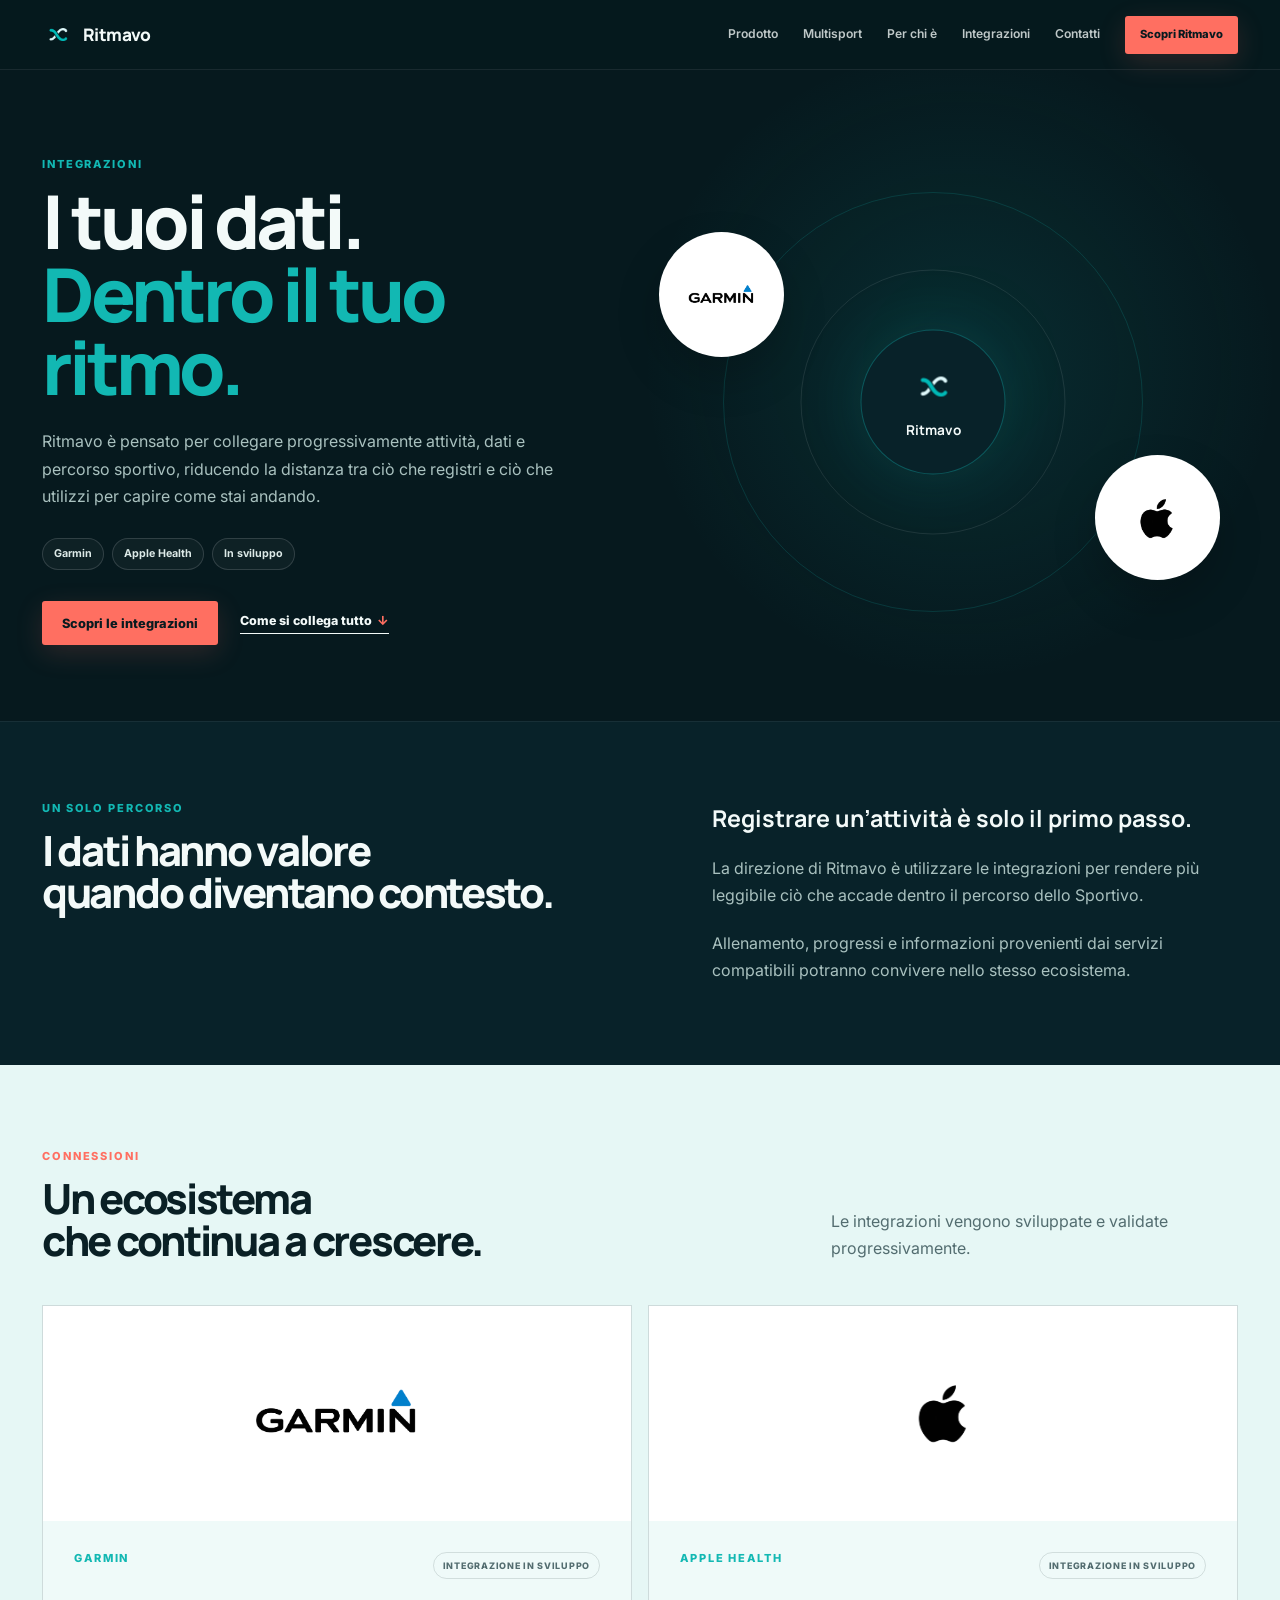
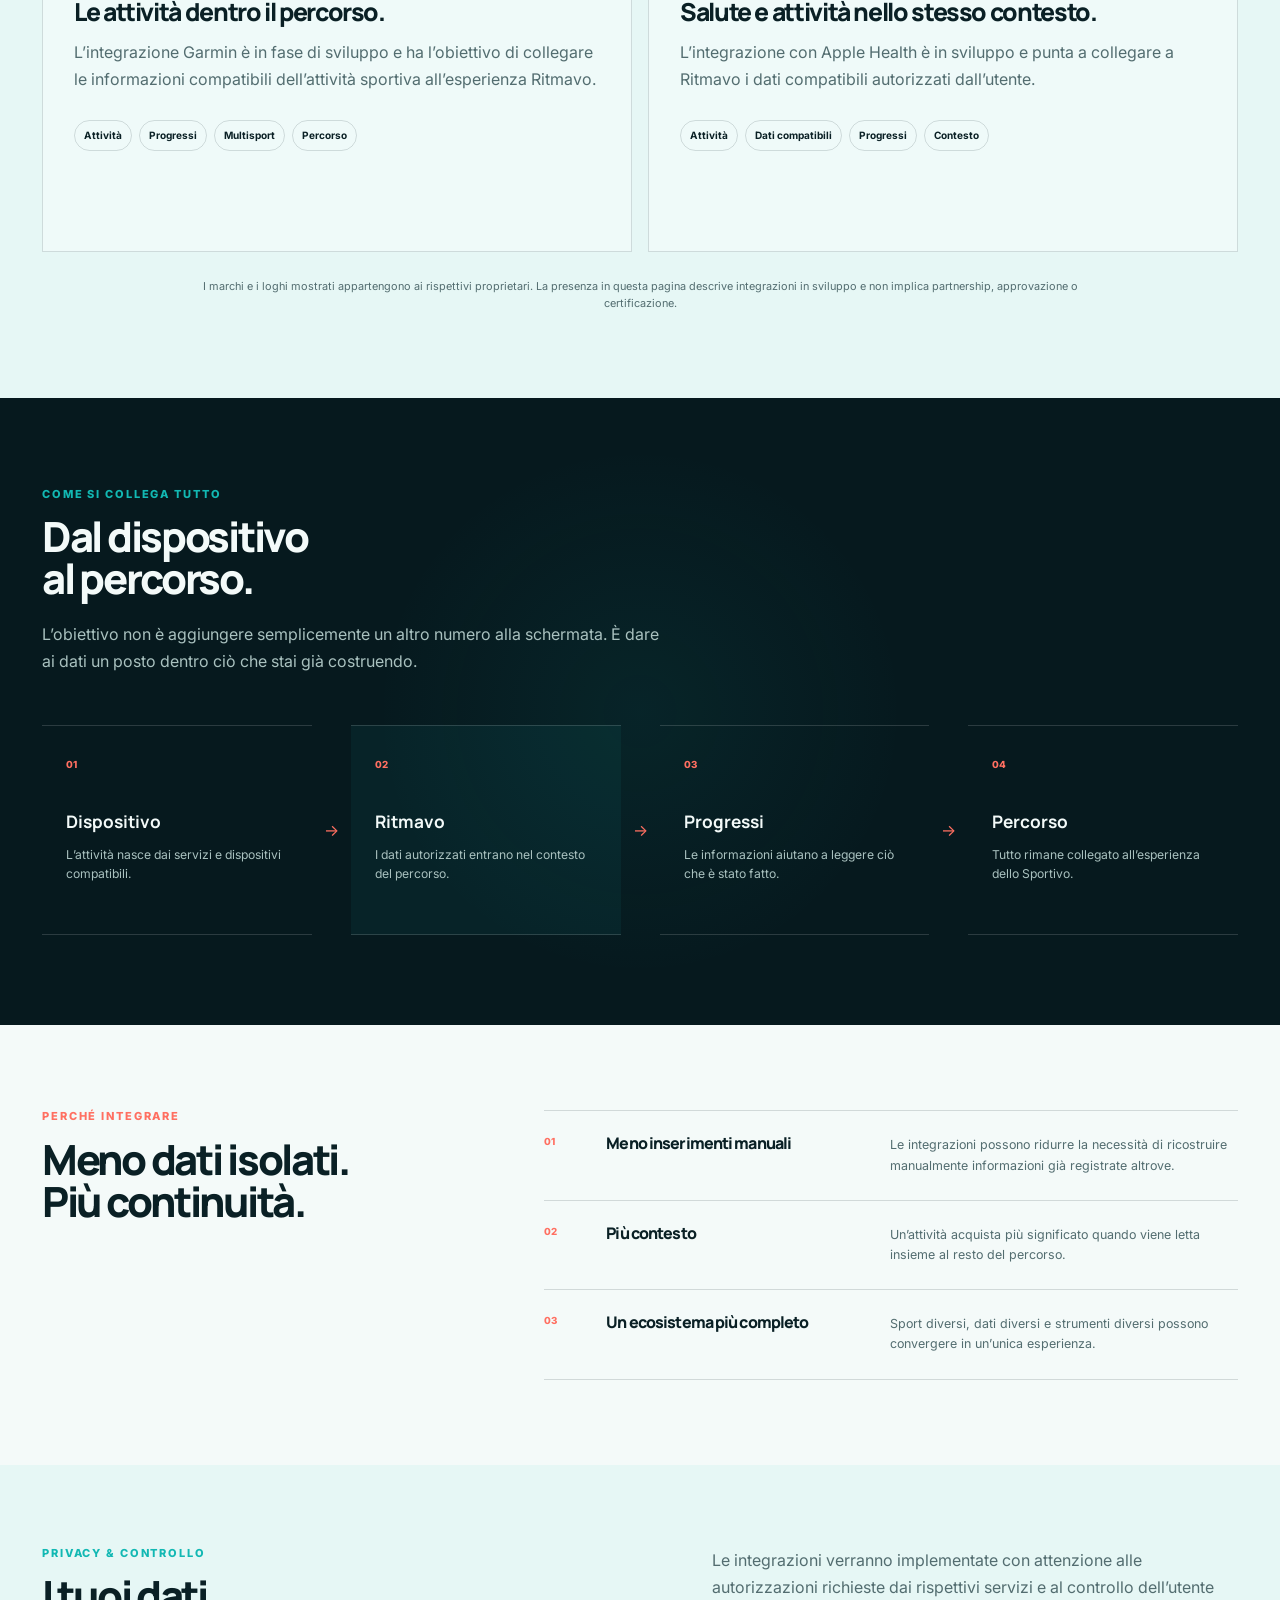
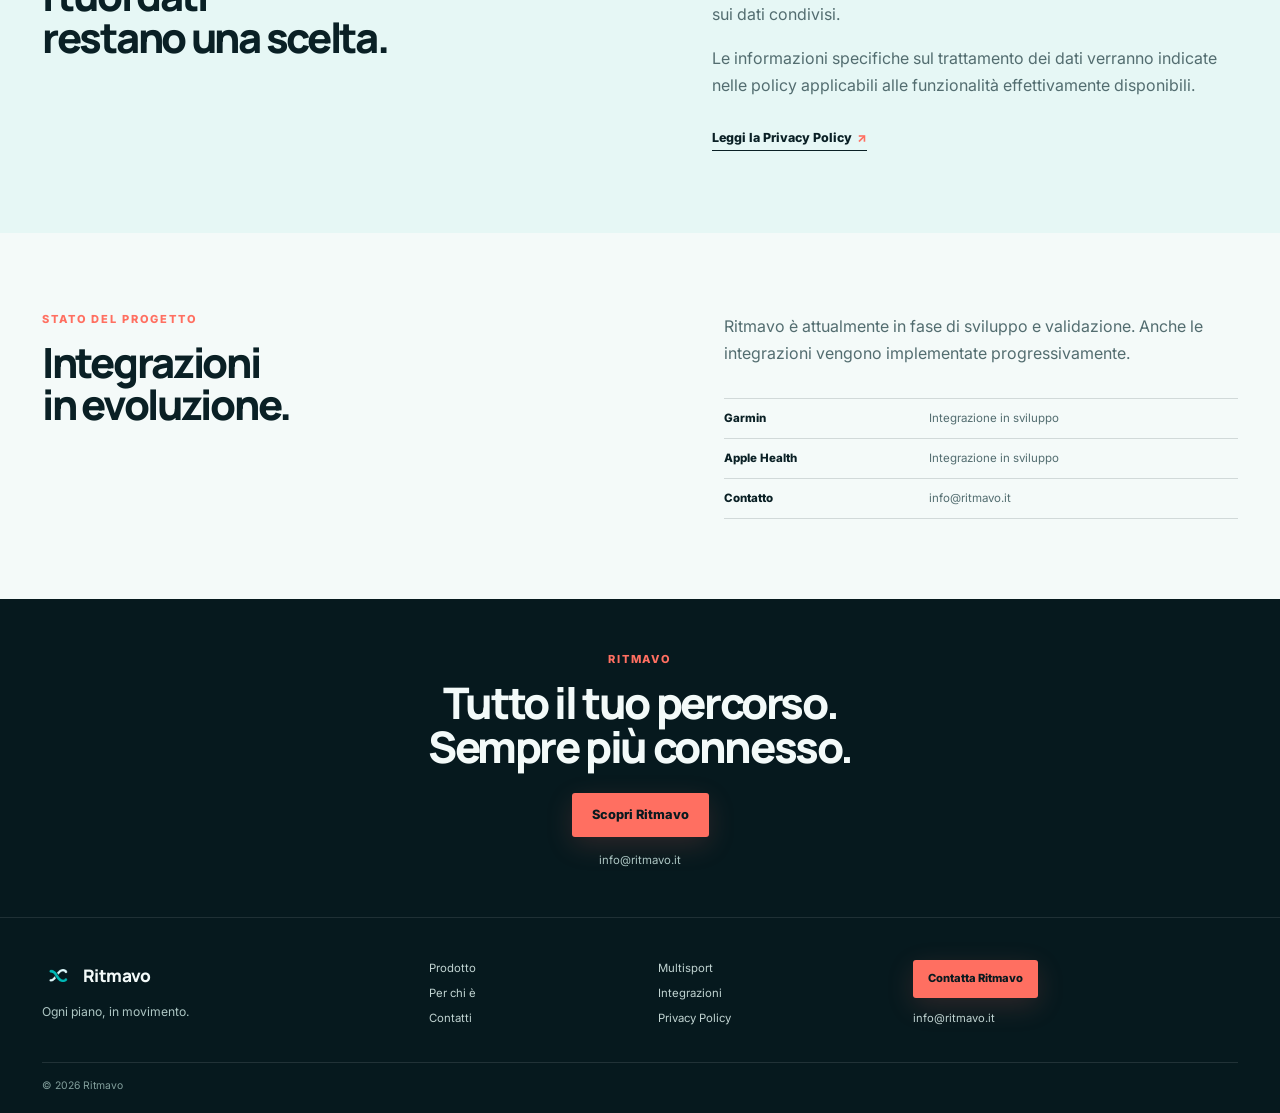
==== commit 6cf88c8e: "Add black Apple logo asset" ====
--- a/integrazioni/index.html
+++ b/integrazioni/index.html
@@ -257,7 +257,7 @@
           <div class="integration-source source-apple">
 
             <img
-              src="../assets/brand/apple-logo.png"
+              src="../assets/brand/apple-logo-black.png"
               alt=""
             >
 
@@ -422,7 +422,7 @@
             <div class="integration-brand">
 
               <img
-                src="../assets/brand/apple-logo.png"
+                src="../assets/brand/apple-logo-black.png"
                 alt="Apple"
               >
 
--- a/styles.css
+++ b/styles.css
@@ -5688,3 +5688,880 @@
   }
 
 }
+
+
+/* =========================================================
+   INTEGRATIONS PAGE
+   Scoped styles — existing pages remain untouched
+   ========================================================= */
+
+.integrations-page {
+  background: var(--ritmavo-bg);
+}
+
+
+/* =========================================================
+   HERO
+   ========================================================= */
+
+.integrations-page .integrations-hero {
+  min-height: 650px;
+
+  padding: 88px 0 76px;
+
+  overflow: hidden;
+
+  background:
+    radial-gradient(
+      circle at 75% 45%,
+      rgba(18, 184, 179, 0.12),
+      transparent 31%
+    ),
+    var(--ritmavo-bg);
+
+  color: var(--ritmavo-text-light);
+}
+
+
+.integrations-page .integrations-hero-grid {
+  min-height: 470px;
+
+  display: grid;
+  grid-template-columns: 43% 51%;
+
+  justify-content: space-between;
+  align-items: center;
+
+  gap: 55px;
+}
+
+
+.integrations-page .integrations-hero-copy h1 {
+  color: var(--ritmavo-text-light);
+
+  font-size: clamp(4rem, 5.8vw, 5.8rem);
+}
+
+
+.integrations-page .integrations-hero-copy h1 em {
+  color: var(--ritmavo-teal);
+
+  font-style: normal;
+}
+
+
+.integrations-page .integrations-hero-lead {
+  max-width: 540px;
+
+  margin: 25px 0 0;
+
+  color: var(--ritmavo-muted-light);
+
+  line-height: 1.7;
+}
+
+
+.integrations-page .integrations-status-tags {
+  display: flex;
+  flex-wrap: wrap;
+
+  gap: 8px;
+
+  margin: 28px 0 31px;
+}
+
+
+.integrations-page .integrations-status-tags span {
+  padding: 7px 11px;
+
+  border: 1px solid rgba(255, 255, 255, 0.14);
+  border-radius: 999px;
+
+  background: rgba(255, 255, 255, 0.035);
+
+  color: #dce9e7;
+
+  font-size: 0.67rem;
+  font-weight: 700;
+}
+
+
+/* =========================================================
+   HERO VISUAL
+   ========================================================= */
+
+.integrations-page .integrations-hero-visual {
+  position: relative;
+
+  min-height: 470px;
+}
+
+
+.integrations-page .integration-orbit {
+  position: absolute;
+
+  left: 50%;
+  top: 50%;
+
+  border: 1px solid rgba(18, 184, 179, 0.18);
+  border-radius: 50%;
+
+  transform: translate(-50%, -50%);
+}
+
+
+.integrations-page .integration-orbit-large {
+  width: 420px;
+  height: 420px;
+}
+
+
+.integrations-page .integration-orbit-small {
+  width: 265px;
+  height: 265px;
+
+  border-color: rgba(255, 255, 255, 0.09);
+}
+
+
+.integrations-page .integration-core {
+  position: absolute;
+  z-index: 4;
+
+  left: 50%;
+  top: 50%;
+
+  width: 145px;
+  height: 145px;
+
+  display: flex;
+  flex-direction: column;
+  align-items: center;
+  justify-content: center;
+
+  gap: 9px;
+
+  transform: translate(-50%, -50%);
+
+  border: 1px solid rgba(18, 184, 179, 0.36);
+  border-radius: 50%;
+
+  background: var(--ritmavo-bg-soft);
+
+  box-shadow:
+    0 0 70px rgba(18, 184, 179, 0.14);
+}
+
+
+.integrations-page .integration-core img {
+  width: 48px;
+  height: 48px;
+
+  object-fit: contain;
+}
+
+
+.integrations-page .integration-core strong {
+  font-family: Manrope, sans-serif;
+  font-size: 0.85rem;
+}
+
+
+.integrations-page .integration-source {
+  position: absolute;
+  z-index: 5;
+
+  width: 125px;
+  height: 125px;
+
+  display: flex;
+  align-items: center;
+  justify-content: center;
+
+  padding: 23px;
+
+  border: 1px solid rgba(255, 255, 255, 0.13);
+  border-radius: 50%;
+
+  background: #ffffff;
+
+  box-shadow:
+    0 20px 45px rgba(0, 0, 0, 0.2);
+}
+
+
+.integrations-page .integration-source img {
+  max-width: 100%;
+  max-height: 48px;
+
+  object-fit: contain;
+}
+
+
+.integrations-page .source-garmin {
+  left: 5%;
+  top: 14%;
+}
+
+
+.integrations-page .source-apple {
+  right: 3%;
+  bottom: 12%;
+}
+
+
+/* =========================================================
+   PRINCIPLE
+   ========================================================= */
+
+.integrations-page .integrations-principle {
+  padding: 80px 0;
+
+  border-top: 1px solid rgba(255, 255, 255, 0.06);
+
+  background: var(--ritmavo-bg-soft);
+
+  color: var(--ritmavo-text-light);
+}
+
+
+.integrations-page .integrations-principle-grid {
+  display: grid;
+  grid-template-columns: 44% 44%;
+
+  justify-content: space-between;
+
+  gap: 60px;
+}
+
+
+.integrations-page .integrations-big-copy {
+  margin: 0;
+
+  color: var(--ritmavo-text-light);
+
+  font-family: Manrope, sans-serif;
+  font-size: 1.45rem;
+  line-height: 1.4;
+  font-weight: 700;
+}
+
+
+.integrations-page .integrations-muted-copy {
+  margin: 20px 0 0;
+
+  color: var(--ritmavo-muted-light);
+
+  line-height: 1.72;
+}
+
+
+/* =========================================================
+   CONNECTIONS
+   ========================================================= */
+
+.integrations-page .integrations-list {
+  padding: 85px 0;
+
+  background: var(--ritmavo-ice);
+}
+
+
+.integrations-page .integrations-section-heading {
+  display: grid;
+  grid-template-columns: 55% 34%;
+
+  justify-content: space-between;
+  align-items: end;
+
+  gap: 50px;
+
+  margin-bottom: 44px;
+}
+
+
+.integrations-page .integrations-section-heading > p {
+  margin: 0;
+
+  color: var(--ritmavo-muted-dark);
+
+  line-height: 1.65;
+}
+
+
+.integrations-page .integration-detail-grid {
+  display: grid;
+  grid-template-columns: 1fr 1fr;
+
+  gap: 16px;
+}
+
+
+.integrations-page .integration-detail-card {
+  overflow: hidden;
+
+  border: 1px solid rgba(10, 32, 37, 0.14);
+
+  background: rgba(255, 255, 255, 0.35);
+}
+
+
+.integrations-page .integration-brand {
+  min-height: 215px;
+
+  display: flex;
+  align-items: center;
+  justify-content: center;
+
+  padding: 45px;
+
+  background: #ffffff;
+}
+
+
+.integrations-page .integration-brand img {
+  max-width: 190px;
+  max-height: 70px;
+
+  object-fit: contain;
+}
+
+
+.integrations-page .integration-detail-content {
+  min-height: 330px;
+
+  padding: 31px;
+}
+
+
+.integrations-page .integration-detail-topline {
+  display: flex;
+  align-items: flex-start;
+  justify-content: space-between;
+
+  gap: 15px;
+}
+
+
+.integrations-page .integration-development-badge {
+  padding: 6px 9px;
+
+  border: 1px solid rgba(10, 32, 37, 0.13);
+  border-radius: 999px;
+
+  color: var(--ritmavo-muted-dark);
+
+  font-size: 0.56rem;
+  font-weight: 800;
+  letter-spacing: 0.08em;
+}
+
+
+.integrations-page .integration-detail-content h3 {
+  margin: 20px 0 13px;
+
+  font-size: 1.55rem;
+}
+
+
+.integrations-page .integration-detail-content > p {
+  margin: 0;
+
+  color: var(--ritmavo-muted-dark);
+
+  line-height: 1.68;
+}
+
+
+.integrations-page .integration-detail-tags {
+  display: flex;
+  flex-wrap: wrap;
+
+  gap: 7px;
+
+  margin-top: 27px;
+}
+
+
+.integrations-page .integration-detail-tags span {
+  padding: 7px 9px;
+
+  border: 1px solid rgba(10, 32, 37, 0.14);
+  border-radius: 999px;
+
+  font-size: 0.63rem;
+  font-weight: 700;
+}
+
+
+.integrations-page .integrations-disclaimer {
+  max-width: 900px;
+
+  margin: 26px auto 0;
+
+  color: var(--ritmavo-muted-dark);
+
+  font-size: 0.68rem;
+  line-height: 1.6;
+
+  text-align: center;
+}
+
+
+/* =========================================================
+   DATA FLOW
+   ========================================================= */
+
+.integrations-page .integrations-flow-section {
+  padding: 90px 0;
+
+  background:
+    radial-gradient(
+      circle at 50% 50%,
+      rgba(18, 184, 179, 0.07),
+      transparent 37%
+    ),
+    var(--ritmavo-bg);
+
+  color: var(--ritmavo-text-light);
+}
+
+
+.integrations-page .integrations-flow-heading {
+  max-width: 710px;
+
+  margin-bottom: 50px;
+}
+
+
+.integrations-page .integrations-flow-heading > p:not(.eyebrow) {
+  max-width: 620px;
+
+  margin: 22px 0 0;
+
+  color: var(--ritmavo-muted-light);
+
+  line-height: 1.7;
+}
+
+
+.integrations-page .integrations-data-flow {
+  display: grid;
+  grid-template-columns:
+    1fr auto
+    1fr auto
+    1fr auto
+    1fr;
+
+  align-items: stretch;
+}
+
+
+.integrations-page .data-flow-item {
+  min-height: 210px;
+
+  padding: 24px;
+
+  border-top: 1px solid rgba(255, 255, 255, 0.15);
+  border-bottom: 1px solid rgba(255, 255, 255, 0.15);
+}
+
+
+.integrations-page .data-flow-item span {
+  color: var(--ritmavo-coral);
+
+  font-size: 0.61rem;
+  font-weight: 800;
+}
+
+
+.integrations-page .data-flow-item strong {
+  display: block;
+
+  margin: 35px 0 10px;
+
+  font-family: Manrope, sans-serif;
+  font-size: 1.08rem;
+}
+
+
+.integrations-page .data-flow-item p {
+  margin: 0;
+
+  color: var(--ritmavo-muted-light);
+
+  font-size: 0.76rem;
+  line-height: 1.58;
+}
+
+
+.integrations-page .data-flow-core {
+  background: rgba(18, 184, 179, 0.065);
+}
+
+
+.integrations-page .integrations-data-flow > i {
+  display: flex;
+  align-items: center;
+
+  padding: 0 12px;
+
+  color: var(--ritmavo-coral);
+
+  font-style: normal;
+}
+
+
+/* =========================================================
+   WHY INTEGRATE
+   ========================================================= */
+
+.integrations-page .integrations-value {
+  padding: 85px 0;
+
+  background: var(--ritmavo-paper);
+}
+
+
+.integrations-page .integrations-value-grid {
+  display: grid;
+  grid-template-columns: 35% 58%;
+
+  justify-content: space-between;
+
+  gap: 60px;
+}
+
+
+.integrations-page .integrations-value-list {
+  border-top: 1px solid var(--line-light);
+}
+
+
+.integrations-page .integrations-value-list article {
+  position: relative;
+
+  display: grid;
+  grid-template-columns: 42px 38% 1fr;
+
+  gap: 20px;
+
+  padding: 24px 0;
+
+  border-bottom: 1px solid var(--line-light);
+}
+
+
+.integrations-page .integrations-value-list article > span {
+  color: var(--ritmavo-coral);
+
+  font-size: 0.61rem;
+  font-weight: 800;
+}
+
+
+.integrations-page .integrations-value-list h3 {
+  margin: 0;
+
+  font-size: 1rem;
+}
+
+
+.integrations-page .integrations-value-list p {
+  margin: 0;
+
+  color: var(--ritmavo-muted-dark);
+
+  font-size: 0.78rem;
+  line-height: 1.62;
+}
+
+
+/* =========================================================
+   PRIVACY
+   ========================================================= */
+
+.integrations-page .integrations-privacy {
+  padding: 82px 0;
+
+  background: var(--ritmavo-ice);
+}
+
+
+.integrations-page .integrations-privacy-grid {
+  display: grid;
+  grid-template-columns: 44% 44%;
+
+  justify-content: space-between;
+
+  gap: 60px;
+}
+
+
+.integrations-page .integrations-privacy-grid > div:last-child p {
+  margin: 0 0 17px;
+
+  color: var(--ritmavo-muted-dark);
+
+  line-height: 1.7;
+}
+
+
+.integrations-page .integrations-privacy-grid .text-link {
+  display: inline-flex;
+
+  margin-top: 12px;
+}
+
+
+/* =========================================================
+   STATUS
+   ========================================================= */
+
+.integrations-page .integrations-status {
+  padding: 80px 0;
+
+  background: var(--ritmavo-paper);
+}
+
+
+.integrations-page .integrations-status-grid {
+  display: grid;
+  grid-template-columns: 46% 43%;
+
+  justify-content: space-between;
+
+  gap: 60px;
+}
+
+
+.integrations-page .integrations-status-grid > div:last-child > p {
+  margin: 0;
+
+  color: var(--ritmavo-muted-dark);
+
+  line-height: 1.7;
+}
+
+
+.integrations-page .integrations-status dl {
+  display: grid;
+  grid-template-columns: 40% 60%;
+
+  margin: 30px 0 0;
+
+  border-top: 1px solid var(--line-light);
+
+  font-size: 0.72rem;
+}
+
+
+.integrations-page .integrations-status dt,
+.integrations-page .integrations-status dd {
+  margin: 0;
+
+  padding: 11px 0;
+
+  border-bottom: 1px solid var(--line-light);
+}
+
+
+.integrations-page .integrations-status dt {
+  font-weight: 800;
+}
+
+
+.integrations-page .integrations-status dd {
+  color: var(--ritmavo-muted-dark);
+}
+
+
+/* =========================================================
+   SUBTLE INTERACTIONS
+   ========================================================= */
+
+.integrations-page .integration-detail-card {
+  transition:
+    transform 0.28s ease,
+    border-color 0.28s ease,
+    box-shadow 0.28s ease;
+}
+
+
+.integrations-page .integration-detail-card:hover {
+  transform: translateY(-4px);
+
+  border-color: rgba(18, 184, 179, 0.35);
+
+  box-shadow:
+    0 18px 40px rgba(0, 0, 0, 0.1);
+}
+
+
+/* =========================================================
+   RESPONSIVE
+   ========================================================= */
+
+@media (max-width: 1000px) {
+
+  .integrations-page .integrations-hero-grid {
+    grid-template-columns: 46% 48%;
+  }
+
+  .integrations-page .integration-orbit-large {
+    width: 350px;
+    height: 350px;
+  }
+
+  .integrations-page .integration-orbit-small {
+    width: 225px;
+    height: 225px;
+  }
+
+  .integrations-page .integration-source {
+    width: 105px;
+    height: 105px;
+  }
+
+  .integrations-page .integrations-value-grid {
+    grid-template-columns: 1fr;
+  }
+
+}
+
+
+@media (max-width: 720px) {
+
+  .integrations-page .integrations-hero {
+    padding: 55px 0 45px;
+  }
+
+
+  .integrations-page .integrations-hero-grid,
+  .integrations-page .integrations-principle-grid,
+  .integrations-page .integrations-value-grid,
+  .integrations-page .integrations-privacy-grid,
+  .integrations-page .integrations-status-grid {
+    grid-template-columns: 1fr;
+  }
+
+
+  .integrations-page .integrations-hero-copy h1 {
+    font-size: 3.4rem;
+  }
+
+
+  .integrations-page .integrations-hero-visual {
+    min-height: 420px;
+
+    margin-top: 25px;
+
+    transform: scale(0.88);
+  }
+
+
+  .integrations-page .integrations-section-heading {
+    grid-template-columns: 1fr;
+
+    gap: 18px;
+  }
+
+
+  .integrations-page .integration-detail-grid {
+    grid-template-columns: 1fr;
+  }
+
+
+  .integrations-page .integration-brand {
+    min-height: 180px;
+  }
+
+
+  .integrations-page .integrations-data-flow {
+    grid-template-columns: 1fr;
+
+    gap: 0;
+  }
+
+
+  .integrations-page .integrations-data-flow > i {
+    display: none;
+  }
+
+
+  .integrations-page .data-flow-item {
+    min-height: 150px;
+
+    border-bottom: 0;
+  }
+
+
+  .integrations-page .data-flow-item:last-child {
+    border-bottom: 1px solid rgba(255, 255, 255, 0.15);
+  }
+
+
+  .integrations-page .integrations-value-list article {
+    grid-template-columns: 35px 1fr;
+  }
+
+
+  .integrations-page .integrations-value-list article p {
+    grid-column: 2;
+  }
+
+}
+
+
+@media (max-width: 430px) {
+
+  .integrations-page .integrations-hero-copy h1 {
+    font-size: 2.9rem;
+  }
+
+
+  .integrations-page .integrations-hero-visual {
+    min-height: 360px;
+
+    margin-left: -35px;
+    margin-right: -35px;
+
+    transform: scale(0.74);
+  }
+
+
+  .integrations-page .integration-detail-topline {
+    flex-direction: column;
+  }
+
+
+  .integrations-page .integration-detail-content {
+    min-height: auto;
+  }
+
+
+  .integrations-page .integration-brand img {
+    max-width: 155px;
+  }
+
+
+  .integrations-page .integrations-value-list article {
+    grid-template-columns: 1fr;
+  }
+
+
+  .integrations-page .integrations-value-list article p {
+    grid-column: auto;
+  }
+
+
+  .integrations-page .integrations-status dl {
+    grid-template-columns: 1fr;
+  }
+
+
+  .integrations-page .integrations-status dd {
+    padding-top: 0;
+  }
+
+}
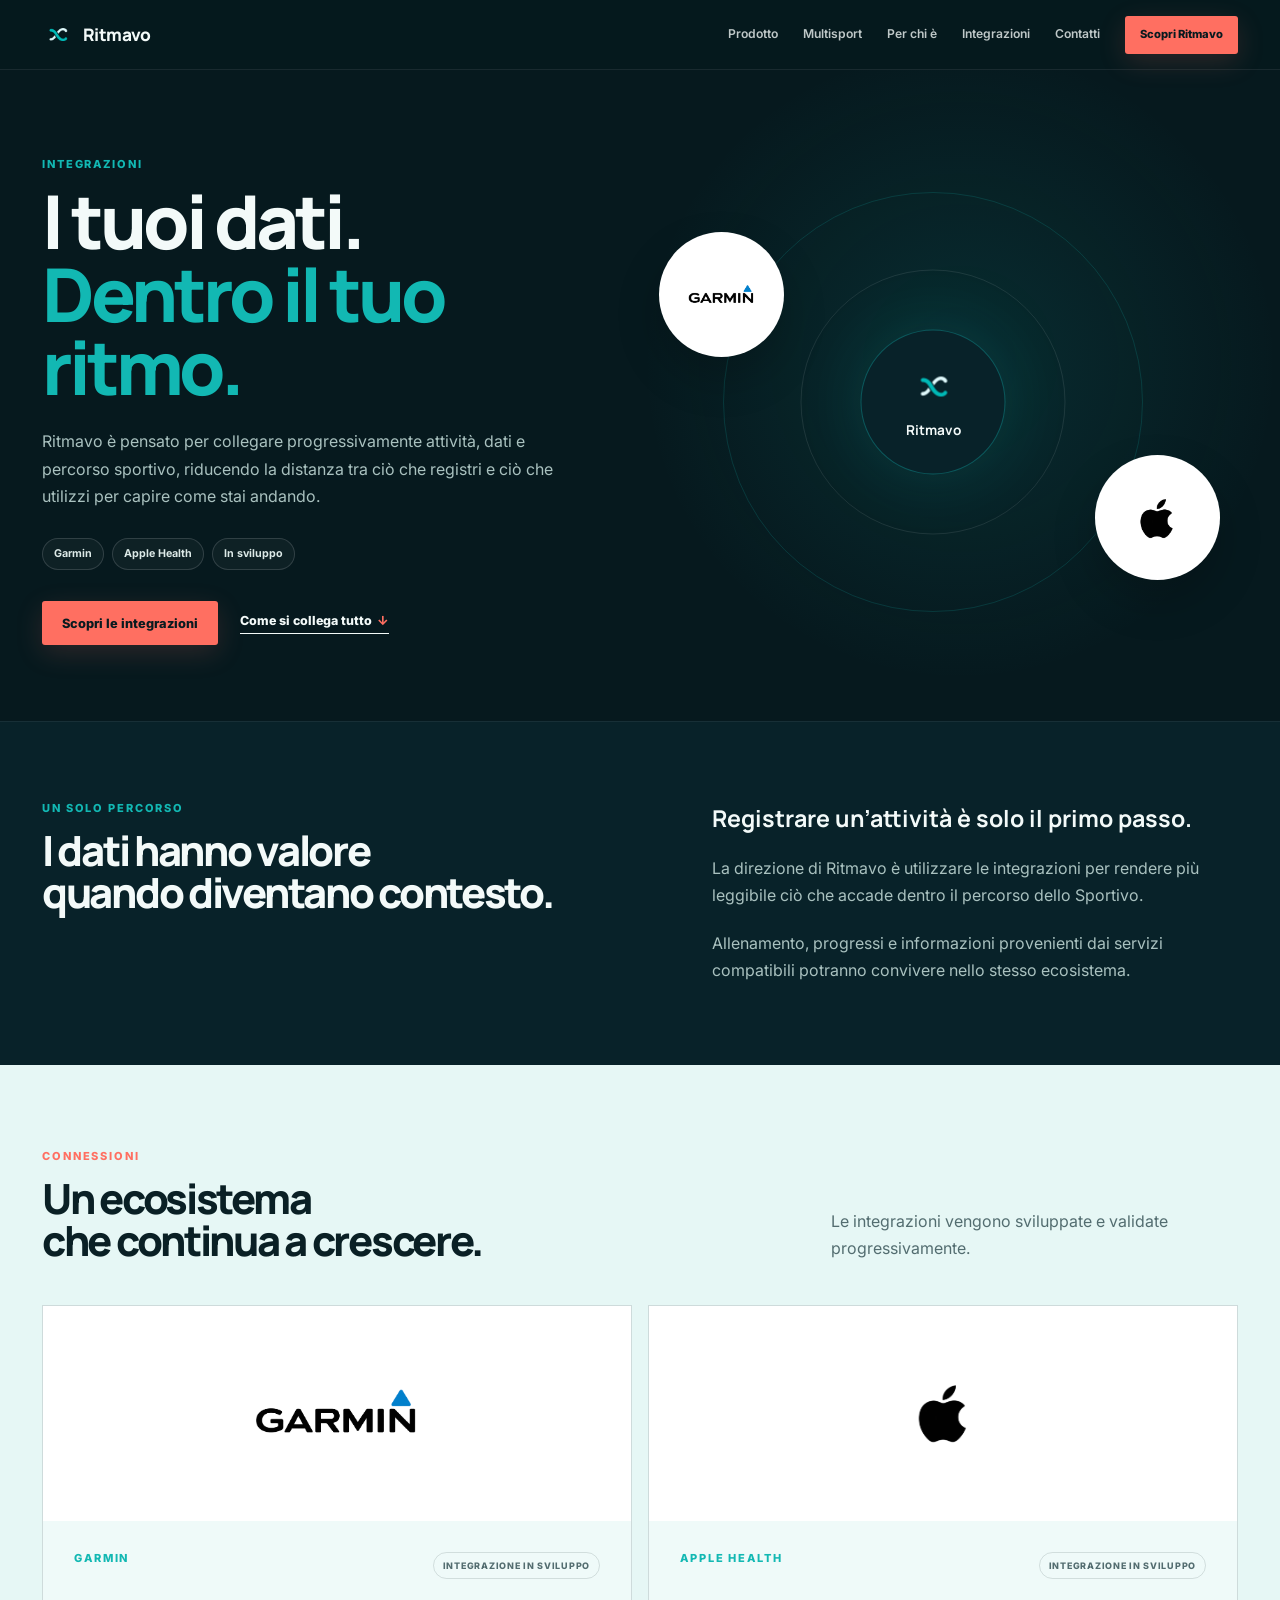
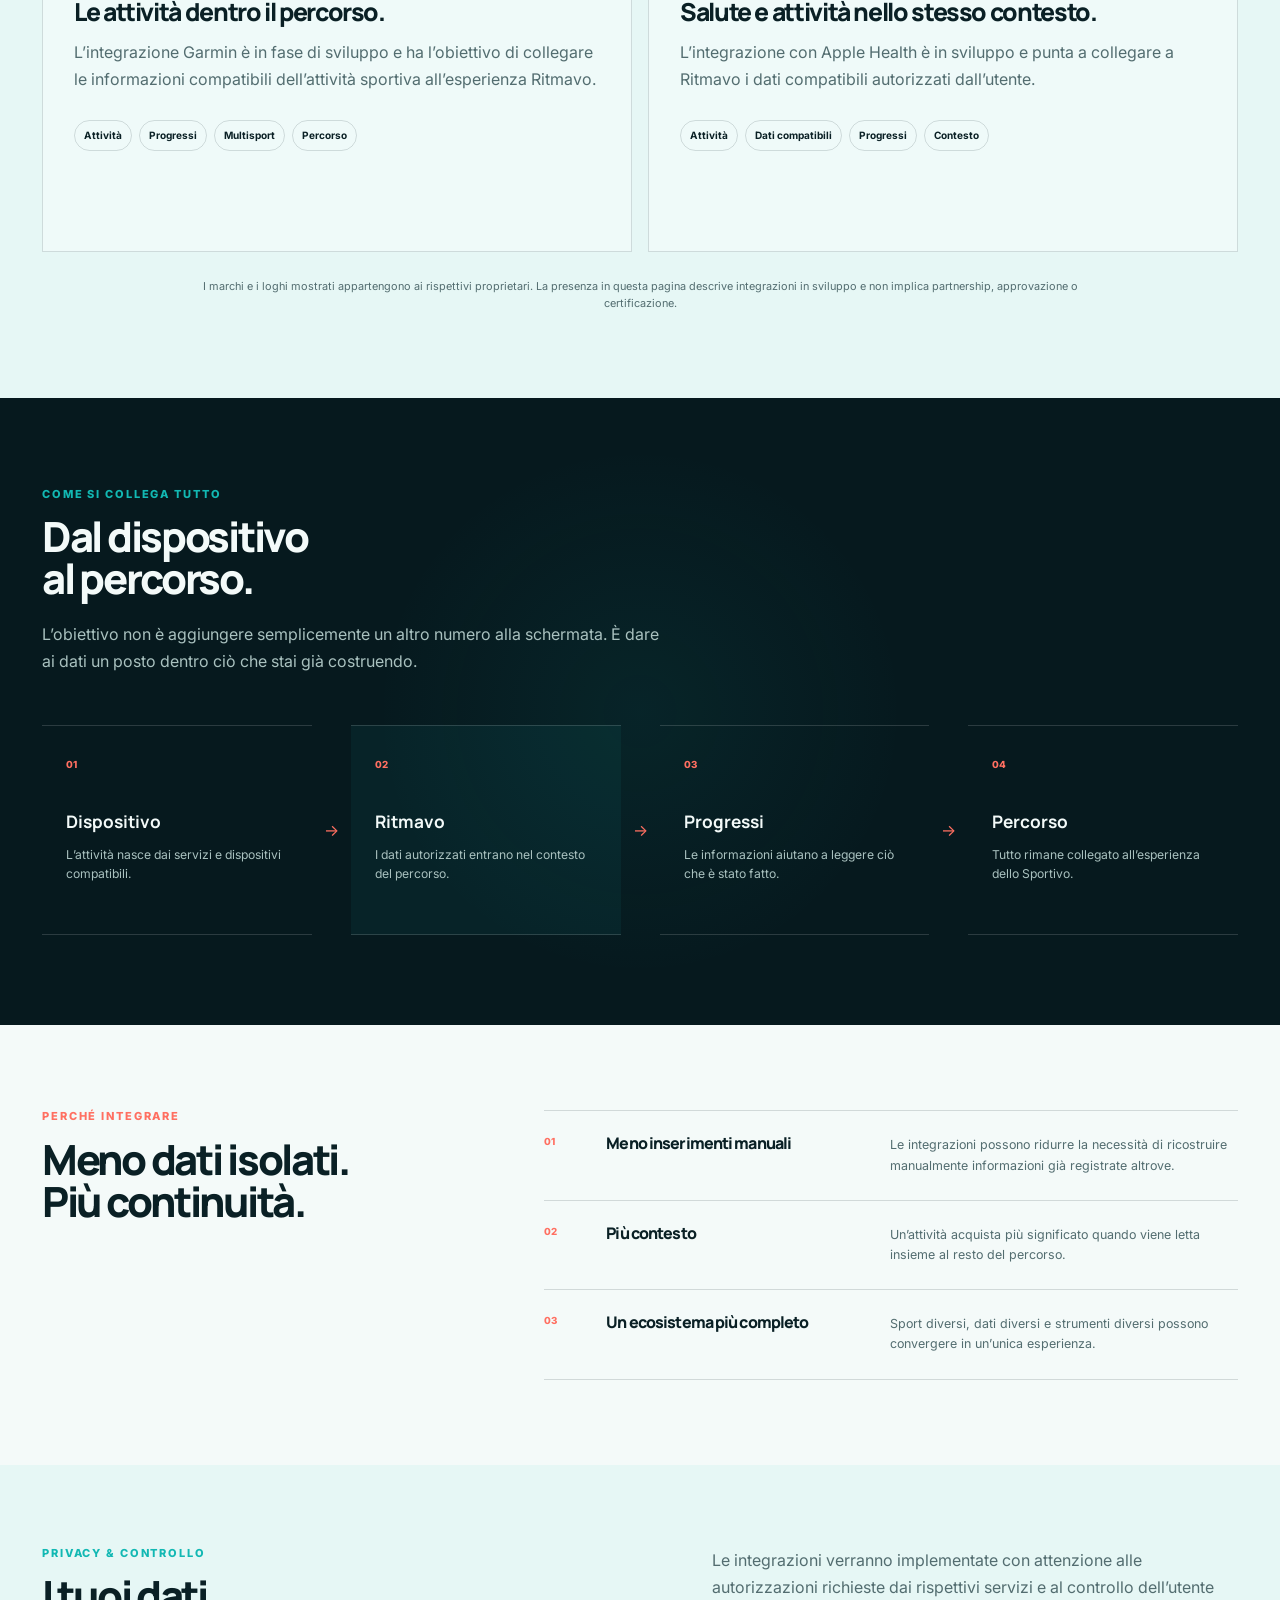
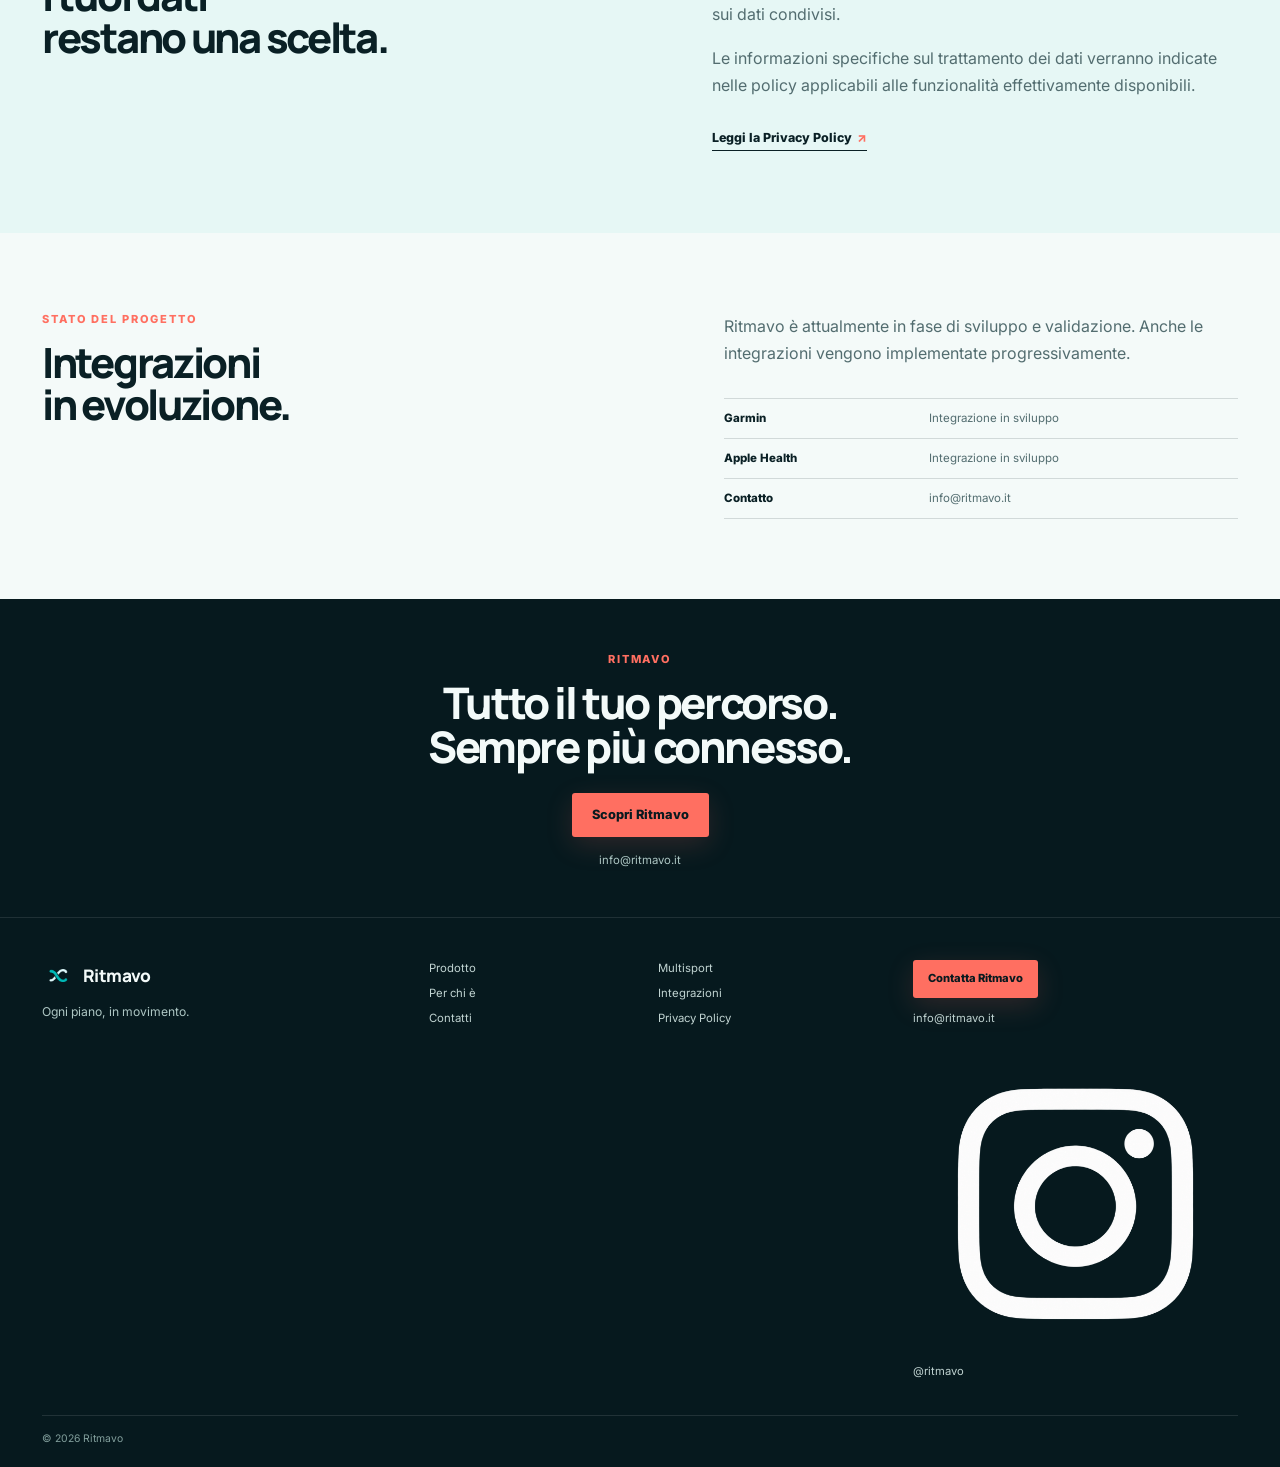
==== commit d013a209: "Add Instagram link to contact section" ====
--- a/integrazioni/index.html
+++ b/integrazioni/index.html
@@ -924,6 +924,20 @@
           info@ritmavo.it
         </a>
 
+        <a
+  href="https://www.instagram.com/ritmavo/"
+  target="_blank"
+  rel="noopener noreferrer"
+  class="social-link"
+>
+  <img
+    src="../assets/brand/instagram-glyph-white.png"
+    alt=""
+    aria-hidden="true"
+  >
+  <span>@ritmavo</span>
+</a>
+
       </div>
 
 
